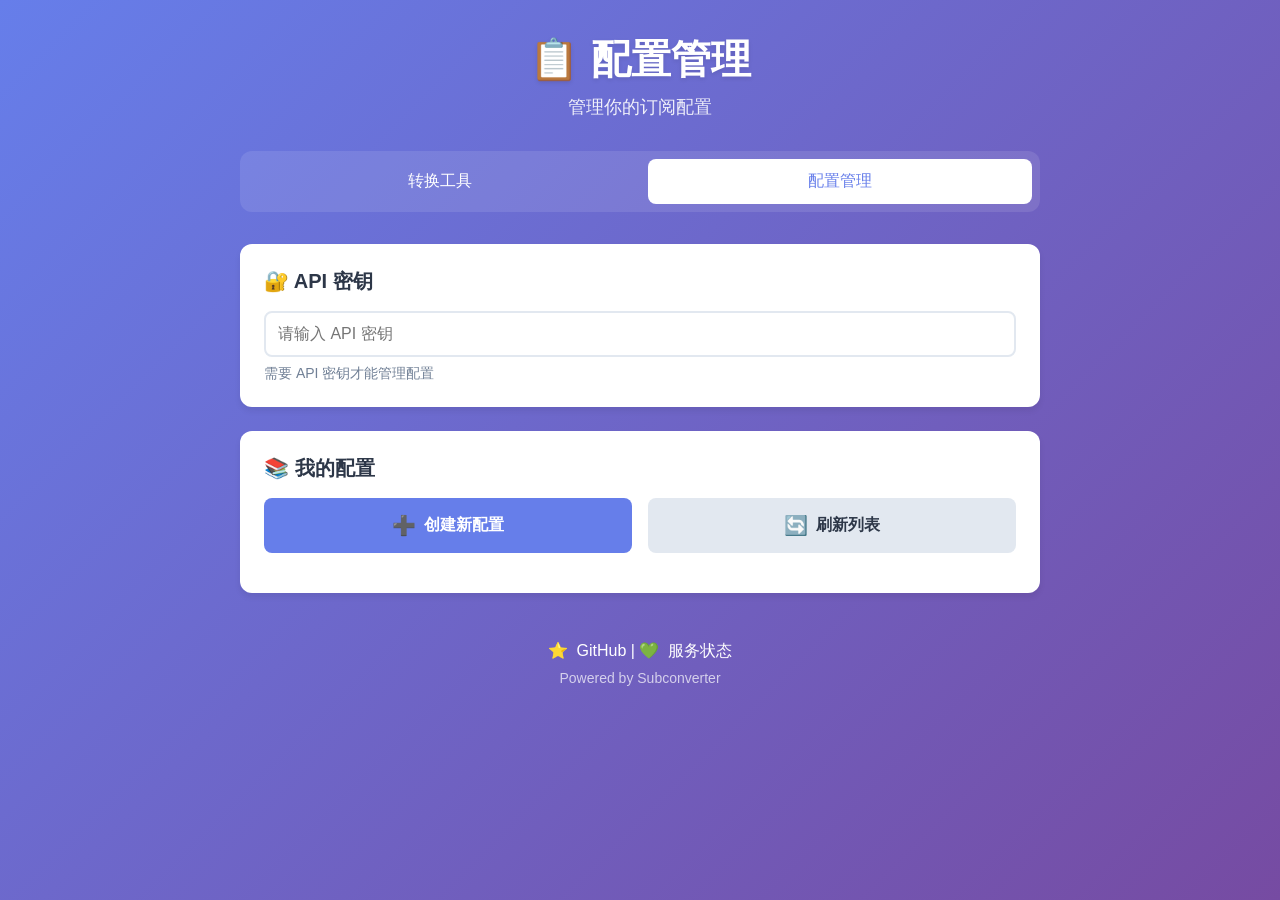
==== web/configs.html @ 831835e8 "Add template descriptions to UI for better user guidance" ====
<!DOCTYPE html>
<html lang="zh-CN">

<head>
    <meta charset="UTF-8">
    <meta name="viewport" content="width=device-width, initial-scale=1.0">
    <title>配置管理 - Subconverter</title>
    <link rel="stylesheet" href="style.css">
</head>

<body>
    <div class="container">
        <header>
            <h1>📋 配置管理</h1>
            <p class="subtitle">管理你的订阅配置</p>
        </header>

        <nav class="nav-tabs">
            <a href="index.html" class="nav-tab">转换工具</a>
            <a href="configs.html" class="nav-tab active">配置管理</a>
        </nav>

        <main>
            <!-- API 密钥 -->
            <section class="card">
                <h2>🔐 API 密钥</h2>
                <div class="form-group">
                    <input type="password" id="apiKey" placeholder="请输入 API 密钥">
                    <small>需要 API 密钥才能管理配置</small>
                </div>
            </section>

            <!-- 配置列表 -->
            <section class="card">
                <h2>📚 我的配置</h2>
                <div class="actions" style="margin-bottom: 1rem;">
                    <button class="btn btn-primary" onclick="showCreateModal()">
                        <span class="btn-icon">➕</span>
                        创建新配置
                    </button>
                    <button class="btn btn-secondary" onclick="loadConfigs()">
                        <span class="btn-icon">🔄</span>
                        刷新列表
                    </button>
                </div>

                <div id="configsList"></div>
            </section>
        </main>

        <!-- 创建/编辑配置模态框 -->
        <div id="configModal" class="modal">
            <div class="modal-content">
                <div class="modal-header">
                    <h2 id="modalTitle">创建配置</h2>
                    <span class="close" onclick="closeModal()">&times;</span>
                </div>

                <div class="modal-body">
                    <input type="hidden" id="editingId">

                    <div class="form-group">
                        <label>订阅链接</label>
                        <textarea id="modalUrls" rows="3" placeholder="一行一个订阅链接"></textarea>
                    </div>

                    <div class="form-group">
                        <label>单独节点（可选）</label>
                        <textarea id="modalNodes" rows="2" placeholder="一行一个节点链接"></textarea>
                    </div>

                    <div class="form-group">
                        <label>客户端类型</label>
                        <select id="modalTarget">
                            <option value="clash">Clash</option>
                            <option value="singbox">Sing-box</option>
                            <option value="surge">Surge 4</option>
                            <option value="quanx">Quantumult X</option>
                            <option value="loon">Loon</option>
                        </select>
                    </div>

                    <div class="form-group">
                        <label>规则模板（可选）</label>
                        <select id="modalConfig" onchange="updateModalTemplateDescription()">
                            <option value="">默认</option>
                            <option value="default">Default</option>
                            <option value="acl4ssr">ACL4SSR（本地）</option>
                            <optgroup label="ACL4SSR 在线版（推荐）">
                                <option value="acl4ssr_online">ACL4SSR 在线基础版</option>
                                <option value="acl4ssr_online_full">ACL4SSR 在线完整版</option>
                                <option value="acl4ssr_online_mini">ACL4SSR 在线精简版</option>
                                <option value="acl4ssr_online_adblock">ACL4SSR 强化去广告版</option>
                                <option value="acl4ssr_online_noauto">ACL4SSR 无自动测速版</option>
                            </optgroup>
                        </select>
                        <div id="modalTemplateDescription" class="template-desc"></div>
                    </div>

                    <div class="form-group">
                        <label>包含关键词（可选）</label>
                        <input type="text" id="modalInclude" placeholder="香港|日本|美国">
                    </div>

                    <div class="form-group">
                        <label>排除关键词（可选）</label>
                        <input type="text" id="modalExclude" placeholder="x2|x3|过期">
                    </div>
                </div>

                <div class="modal-footer">
                    <button class="btn btn-secondary" onclick="closeModal()">取消</button>
                    <button class="btn btn-primary" onclick="saveConfig()">保存</button>
                </div>
            </div>
        </div>

        <footer>
            <p>
                <a href="https://github.com/Chen-ce/subconverter" target="_blank">
                    <span class="footer-icon">⭐</span>
                    GitHub
                </a>
                |
                <a href="/health" target="_blank">
                    <span class="footer-icon">💚</span>
                    服务状态
                </a>
            </p>
            <p class="footer-text">Powered by Subconverter</p>
        </footer>
    </div>

    <script src="configs.js"></script>
</body>

</html>
---- web/style.css ----
* {
    margin: 0;
    padding: 0;
    box-sizing: border-box;
}

:root {
    --primary-color: #667eea;
    --primary-dark: #5a67d8;
    --secondary-color: #48bb78;
    --danger-color: #f56565;
    --bg-color: #f7fafc;
    --card-bg: #ffffff;
    --text-color: #2d3748;
    --text-secondary: #718096;
    --border-color: #e2e8f0;
    --shadow: 0 4px 6px rgba(0, 0, 0, 0.07);
    --shadow-lg: 0 10px 15px rgba(0, 0, 0, 0.1);
}

body {
    font-family: -apple-system, BlinkMacSystemFont, 'Segoe UI', 'PingFang SC', 'Hiragino Sans GB', 'Microsoft YaHei', sans-serif;
    background: linear-gradient(135deg, #667eea 0%, #764ba2 100%);
    min-height: 100vh;
    padding: 2rem 1rem;
    color: var(--text-color);
}

.container {
    max-width: 800px;
    margin: 0 auto;
}

header {
    text-align: center;
    margin-bottom: 2rem;
    color: white;
}

header h1 {
    font-size: 2.5rem;
    font-weight: 700;
    margin-bottom: 0.5rem;
    text-shadow: 0 2px 4px rgba(0, 0, 0, 0.1);
}

.subtitle {
    font-size: 1.1rem;
    opacity: 0.9;
}

.card {
    background: var(--card-bg);
    border-radius: 12px;
    padding: 1.5rem;
    margin-bottom: 1.5rem;
    box-shadow: var(--shadow);
    transition: transform 0.2s, box-shadow 0.2s;
}

.card:hover {
    transform: translateY(-2px);
    box-shadow: var(--shadow-lg);
}

.card h2 {
    font-size: 1.25rem;
    margin-bottom: 1rem;
    color: var(--text-color);
    display: flex;
    align-items: center;
    gap: 0.5rem;
}

.form-group {
    margin-bottom: 1rem;
}

.form-group:last-child {
    margin-bottom: 0;
}

label {
    display: block;
    margin-bottom: 0.5rem;
    font-weight: 500;
    color: var(--text-color);
}

input[type="text"],
input[type="password"],
textarea,
select {
    width: 100%;
    padding: 0.75rem;
    border: 2px solid var(--border-color);
    border-radius: 8px;
    font-size: 1rem;
    transition: border-color 0.2s, box-shadow 0.2s;
    font-family: inherit;
}

input[type="text"]:focus,
input[type="password"]:focus,
textarea:focus,
select:focus {
    outline: none;
    border-color: var(--primary-color);
    box-shadow: 0 0 0 3px rgba(102, 126, 234, 0.1);
}

textarea {
    resize: vertical;
    min-height: 100px;
}

small {
    display: block;
    margin-top: 0.5rem;
    color: var(--text-secondary);
    font-size: 0.875rem;
}

.actions {
    display: flex;
    gap: 1rem;
    margin-bottom: 1.5rem;
}

.btn {
    flex: 1;
    padding: 1rem 1.5rem;
    border: none;
    border-radius: 8px;
    font-size: 1rem;
    font-weight: 600;
    cursor: pointer;
    transition: all 0.2s;
    display: flex;
    align-items: center;
    justify-content: center;
    gap: 0.5rem;
}

.btn-primary {
    background: var(--primary-color);
    color: white;
}

.btn-primary:hover {
    background: var(--primary-dark);
    transform: translateY(-2px);
    box-shadow: var(--shadow-lg);
}

.btn-secondary {
    background: var(--border-color);
    color: var(--text-color);
}

.btn-secondary:hover {
    background: #cbd5e0;
}

.btn-copy {
    padding: 0.75rem 1.5rem;
    background: var(--secondary-color);
    color: white;
    border: none;
    border-radius: 8px;
    cursor: pointer;
    font-weight: 600;
    transition: all 0.2s;
    white-space: nowrap;
}

.btn-copy:hover {
    background: #38a169;
}

.btn-copy.copied {
    background: var(--secondary-color);
}

.btn-icon {
    font-size: 1.2rem;
}

.result-card {
    background: linear-gradient(135deg, #667eea 0%, #764ba2 100%);
    color: white;
}

.result-card h2 {
    color: white;
}

.result-content {
    margin-top: 1rem;
}

.result-url {
    display: flex;
    gap: 0.5rem;
    margin-bottom: 1rem;
}

.result-url input {
    flex: 1;
    background: white;
    color: var(--text-color);
}

.result-info {
    background: rgba(255, 255, 255, 0.1);
    padding: 1rem;
    border-radius: 8px;
    backdrop-filter: blur(10px);
}

.success {
    color: white;
    font-size: 1rem;
    line-height: 1.6;
}

.error {
    color: #fed7d7;
    font-size: 1rem;
    line-height: 1.6;
}

.loading {
    color: white;
    font-size: 1rem;
    text-align: center;
}

footer {
    text-align: center;
    margin-top: 3rem;
    color: white;
}

footer p {
    margin-bottom: 0.5rem;
}

footer a {
    color: white;
    text-decoration: none;
    font-weight: 500;
    transition: opacity 0.2s;
}

footer a:hover {
    opacity: 0.8;
}

.footer-icon {
    margin-right: 0.25rem;
}

.footer-text {
    opacity: 0.7;
    font-size: 0.875rem;
}

/* 响应式设计 */
@media (max-width: 768px) {
    body {
        padding: 1rem 0.5rem;
    }
    
    header h1 {
        font-size: 2rem;
    }
    
    .card {
        padding: 1rem;
    }
    
    .actions {
        flex-direction: column;
    }
    
    .result-url {
        flex-direction: column;
    }
    
    .btn-copy {
        width: 100%;
    }
}

/* 动画 */
@keyframes fadeIn {
    from {
        opacity: 0;
        transform: translateY(10px);
    }
    to {
        opacity: 1;
        transform: translateY(0);
    }
}

.card {
    animation: fadeIn 0.3s ease-out;
}

/* 导航标签 */
.nav-tabs {
    display: flex;
    gap: 1rem;
    margin-bottom: 2rem;
    background: rgba(255, 255, 255, 0.1);
    padding: 0.5rem;
    border-radius: 12px;
}

.nav-tab {
    flex: 1;
    padding: 0.75rem 1.5rem;
    text-align: center;
    color: white;
    text-decoration: none;
    border-radius: 8px;
    transition: all 0.2s;
    font-weight: 500;
}

.nav-tab:hover {
    background: rgba(255, 255, 255, 0.1);
}

.nav-tab.active {
    background: white;
    color: var(--primary-color);
}

/* 模态框 */
.modal {
    display: none;
    position: fixed;
    z-index: 1000;
    left: 0;
    top: 0;
    width: 100%;
    height: 100%;
    background-color: rgba(0, 0, 0, 0.5);
    align-items: center;
    justify-content: center;
}

.modal-content {
    background: white;
    border-radius: 12px;
    max-width: 600px;
    width: 90%;
    max-height: 90vh;
    overflow-y: auto;
    box-shadow: 0 20px 25px rgba(0, 0, 0, 0.2);
}

.modal-header {
    display: flex;
    justify-content: space-between;
    align-items: center;
    padding: 1.5rem;
    border-bottom: 1px solid var(--border-color);
}

.modal-header h2 {
    margin: 0;
    color: var(--text-color);
}

.close {
    font-size: 2rem;
    font-weight: 300;
    color: var(--text-secondary);
    cursor: pointer;
    line-height: 1;
}

.close:hover {
    color: var(--text-color);
}

.modal-body {
    padding: 1.5rem;
}

.modal-footer {
    display: flex;
    gap: 1rem;
    padding: 1.5rem;
    border-top: 1px solid var(--border-color);
    justify-content: flex-end;
}

/* 配置网格 */
.configs-grid {
    display: grid;
    grid-template-columns: repeat(auto-fill, minmax(300px, 1fr));
    gap: 1.5rem;
}

.config-card {
    background: var(--bg-color);
    border-radius: 12px;
    padding: 1.5rem;
    border: 2px solid var(--border-color);
    transition: all 0.2s;
}

.config-card:hover {
    border-color: var(--primary-color);
    transform: translateY(-2px);
    box-shadow: var(--shadow-lg);
}

.config-header {
    display: flex;
    justify-content: space-between;
    align-items: center;
    margin-bottom: 1rem;
}

.config-header h3 {
    margin: 0;
    color: var(--primary-color);
    font-size: 1.25rem;
}

.config-id {
    font-family: monospace;
    background: var(--primary-color);
    color: white;
    padding: 0.25rem 0.5rem;
    border-radius: 4px;
    font-size: 0.875rem;
}

.config-body {
    margin-bottom: 1rem;
}

.config-body p {
    margin: 0.5rem 0;
    font-size: 0.875rem;
    color: var(--text-secondary);
}

.config-body strong {
    color: var(--text-color);
}

.config-url {
    display: flex;
    gap: 0.5rem;
    margin-top: 1rem;
}

.config-url input {
    flex: 1;
    font-size: 0.875rem;
    padding: 0.5rem;
}

.btn-icon-only {
    padding: 0.5rem 0.75rem;
    background: var(--secondary-color);
    color: white;
    border: none;
    border-radius: 6px;
    cursor: pointer;
    font-size: 1rem;
    transition: all 0.2s;
}

.btn-icon-only:hover {
    background: #38a169;
}

.config-actions {
    display: flex;
    gap: 0.5rem;
}

.btn-small {
    padding: 0.5rem 1rem;
    font-size: 0.875rem;
}

.btn-danger {
    background: var(--danger-color);
    color: white;
}

.btn-danger:hover {
    background: #e53e3e;
}

@media (max-width: 768px) {
    .configs-grid {
        grid-template-columns: 1fr;
    }
    
    .modal-content {
        width: 95%;
    }
    
    .nav-tabs {
        flex-direction: column;
        gap: 0.5rem;
    }
}

/* 模板说明 */
.template-desc {
    margin-top: 0.75rem;
    padding: 1rem;
    background: linear-gradient(135deg, #667eea 0%, #764ba2 100%);
    color: white;
    border-radius: 8px;
    font-size: 0.875rem;
    line-height: 1.6;
    white-space: pre-line;
    display: none;
    box-shadow: 0 2px 4px rgba(0, 0, 0, 0.1);
}

.template-desc:empty {
    display: none !important;
}
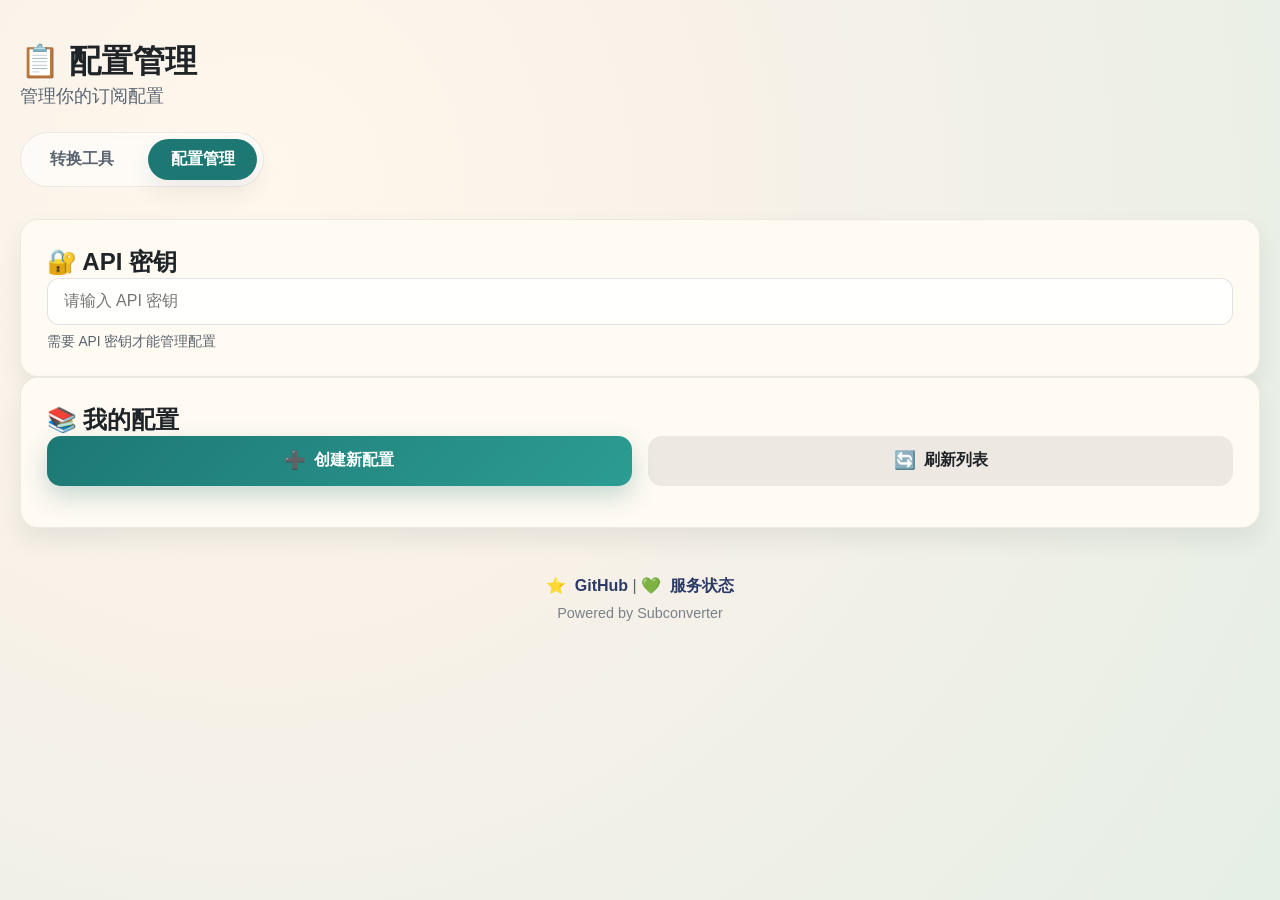
==== commit 81babf3f: "Replace browser alert with custom toast notification system" ====
--- a/web/configs.html
+++ b/web/configs.html
@@ -131,6 +131,7 @@
         </footer>
     </div>
 
+    <script src="toast.js"></script>
     <script src="configs.js"></script>
 </body>
 
--- a/web/style.css
+++ b/web/style.css
@@ -5,71 +5,260 @@
 }
 
 :root {
-    --primary-color: #667eea;
-    --primary-dark: #5a67d8;
-    --secondary-color: #48bb78;
-    --danger-color: #f56565;
-    --bg-color: #f7fafc;
-    --card-bg: #ffffff;
-    --text-color: #2d3748;
-    --text-secondary: #718096;
-    --border-color: #e2e8f0;
-    --shadow: 0 4px 6px rgba(0, 0, 0, 0.07);
-    --shadow-lg: 0 10px 15px rgba(0, 0, 0, 0.1);
+    --bg-0: #f7f1e8;
+    --bg-1: #e5efe6;
+    --ink: #1f2428;
+    --muted: #5b6572;
+    --accent: #1d7874;
+    --accent-2: #e07a5f;
+    --accent-3: #2b3a67;
+    --card: #fffaf2;
+    --card-strong: #fef3e6;
+    --border: rgba(25, 28, 32, 0.12);
+    --shadow: 0 16px 40px rgba(31, 36, 40, 0.12);
+    --shadow-soft: 0 12px 24px rgba(31, 36, 40, 0.08);
+    --radius: 18px;
 }
 
 body {
-    font-family: -apple-system, BlinkMacSystemFont, 'Segoe UI', 'PingFang SC', 'Hiragino Sans GB', 'Microsoft YaHei', sans-serif;
-    background: linear-gradient(135deg, #667eea 0%, #764ba2 100%);
+    font-family: "Avenir Next", "Futura", "PingFang SC", "Noto Serif SC", "Microsoft YaHei", sans-serif;
     min-height: 100vh;
-    padding: 2rem 1rem;
-    color: var(--text-color);
-}
-
-.container {
-    max-width: 800px;
+    background: radial-gradient(circle at 20% 20%, #fff7ec 0%, #f7f1e8 40%, #e5efe6 100%);
+    color: var(--ink);
+    padding: 2.5rem 1.25rem 3rem;
+    position: relative;
+    overflow-x: hidden;
+}
+
+.page {
+    max-width: 1100px;
     margin: 0 auto;
-}
-
-header {
-    text-align: center;
+    position: relative;
+    z-index: 2;
+}
+
+.bg-orb {
+    position: absolute;
+    border-radius: 999px;
+    filter: blur(0px);
+    opacity: 0.55;
+    z-index: 0;
+    animation: float 10s ease-in-out infinite;
+}
+
+.orb-1 {
+    width: 360px;
+    height: 360px;
+    background: radial-gradient(circle, rgba(29, 120, 116, 0.3), rgba(29, 120, 116, 0));
+    top: -120px;
+    right: -80px;
+}
+
+.orb-2 {
+    width: 420px;
+    height: 420px;
+    background: radial-gradient(circle, rgba(224, 122, 95, 0.35), rgba(224, 122, 95, 0));
+    bottom: -180px;
+    left: -120px;
+    animation-delay: 2s;
+}
+
+.orb-3 {
+    width: 220px;
+    height: 220px;
+    background: radial-gradient(circle, rgba(43, 58, 103, 0.35), rgba(43, 58, 103, 0));
+    top: 40%;
+    left: 55%;
+    animation-delay: 4s;
+}
+
+.grain {
+    position: absolute;
+    inset: 0;
+    background-image: url("data:image/svg+xml,%3Csvg xmlns='http://www.w3.org/2000/svg' width='120' height='120' viewBox='0 0 120 120'%3E%3Cfilter id='n'%3E%3CfeTurbulence type='fractalNoise' baseFrequency='0.8' numOctaves='2' stitchTiles='stitch'/%3E%3C/filter%3E%3Crect width='120' height='120' filter='url(%23n)' opacity='0.15'/%3E%3C/svg%3E");
+    opacity: 0.18;
+    pointer-events: none;
+    z-index: 1;
+}
+
+.hero {
     margin-bottom: 2rem;
+    text-align: left;
+}
+
+.hero-top {
+    display: flex;
+    flex-wrap: wrap;
+    gap: 0.75rem;
+    align-items: center;
+    justify-content: space-between;
+}
+
+.badge {
+    background: rgba(29, 120, 116, 0.12);
+    color: var(--accent);
+    padding: 0.35rem 0.9rem;
+    border-radius: 999px;
+    font-size: 0.85rem;
+    letter-spacing: 0.08em;
+    text-transform: uppercase;
+}
+
+.status-pill {
+    display: inline-flex;
+    align-items: center;
+    gap: 0.5rem;
+    background: rgba(31, 36, 40, 0.08);
+    color: var(--ink);
+    padding: 0.4rem 0.9rem;
+    border-radius: 999px;
+    font-size: 0.85rem;
+}
+
+.pulse {
+    width: 8px;
+    height: 8px;
+    background: var(--accent);
+    border-radius: 50%;
+    box-shadow: 0 0 0 rgba(29, 120, 116, 0.6);
+    animation: pulse 2s infinite;
+}
+
+.hero h1 {
+    font-family: "Playfair Display", "Noto Serif SC", "Georgia", serif;
+    font-size: clamp(2.4rem, 4vw, 3.6rem);
+    margin: 1.2rem 0 0.5rem;
+    letter-spacing: 0.02em;
+}
+
+.subtitle {
+    color: var(--muted);
+    font-size: 1.1rem;
+    max-width: 640px;
+}
+
+.nav-tabs {
+    display: inline-flex;
+    gap: 0.75rem;
+    margin: 1.5rem 0 2rem;
+    background: rgba(255, 255, 255, 0.6);
+    padding: 0.4rem;
+    border-radius: 999px;
+    border: 1px solid rgba(25, 28, 32, 0.08);
+    backdrop-filter: blur(8px);
+}
+
+.nav-tab {
+    padding: 0.6rem 1.4rem;
+    border-radius: 999px;
+    text-decoration: none;
+    color: var(--muted);
+    font-weight: 600;
+    transition: all 0.2s;
+}
+
+.nav-tab.active {
+    background: var(--accent);
     color: white;
-}
-
-header h1 {
-    font-size: 2.5rem;
-    font-weight: 700;
-    margin-bottom: 0.5rem;
-    text-shadow: 0 2px 4px rgba(0, 0, 0, 0.1);
-}
-
-.subtitle {
+    box-shadow: var(--shadow-soft);
+}
+
+.nav-tab:hover {
+    color: var(--ink);
+    background: rgba(31, 36, 40, 0.08);
+}
+
+.layout {
+    display: grid;
+    grid-template-columns: 1.05fr 0.95fr;
+    gap: 2rem;
+    align-items: start;
+}
+
+.column {
+    display: flex;
+    flex-direction: column;
+    gap: 1.5rem;
+}
+
+.card {
+    background: var(--card);
+    border-radius: var(--radius);
+    padding: 1.6rem;
+    box-shadow: var(--shadow-soft);
+    border: 1px solid rgba(25, 28, 32, 0.08);
+    transition: transform 0.2s ease, box-shadow 0.2s ease;
+    animation: rise 0.5s ease both;
+}
+
+.column .card:nth-of-type(1) {
+    animation-delay: 0.05s;
+}
+
+.column .card:nth-of-type(2) {
+    animation-delay: 0.1s;
+}
+
+.column .card:nth-of-type(3) {
+    animation-delay: 0.15s;
+}
+
+.column .card:nth-of-type(4) {
+    animation-delay: 0.2s;
+}
+
+.card:hover {
+    transform: translateY(-3px);
+    box-shadow: var(--shadow);
+}
+
+.card-spotlight {
+    background: linear-gradient(135deg, #fff8ee 0%, #fdf0df 100%);
+    border: 1px solid rgba(224, 122, 95, 0.2);
+}
+
+.card-config {
+    background: linear-gradient(145deg, #f7fbf9 0%, #eef7f2 100%);
+    border: 1px solid rgba(29, 120, 116, 0.2);
+}
+
+.card-note {
+    background: #101317;
+    color: #f7f1e8;
+    border: none;
+}
+
+.card-note h3 {
     font-size: 1.1rem;
-    opacity: 0.9;
-}
-
-.card {
-    background: var(--card-bg);
-    border-radius: 12px;
-    padding: 1.5rem;
-    margin-bottom: 1.5rem;
-    box-shadow: var(--shadow);
-    transition: transform 0.2s, box-shadow 0.2s;
-}
-
-.card:hover {
-    transform: translateY(-2px);
-    box-shadow: var(--shadow-lg);
-}
-
-.card h2 {
-    font-size: 1.25rem;
+    margin-bottom: 0.75rem;
+}
+
+.card-note ul {
+    list-style: none;
+    display: grid;
+    gap: 0.75rem;
+    font-size: 0.95rem;
+    color: rgba(247, 241, 232, 0.85);
+}
+
+.card-title {
+    display: flex;
+    align-items: center;
+    justify-content: space-between;
+    gap: 1rem;
     margin-bottom: 1rem;
-    color: var(--text-color);
-    display: flex;
-    align-items: center;
-    gap: 0.5rem;
+}
+
+.card-title h2 {
+    font-size: 1.35rem;
+}
+
+.card-tag {
+    background: rgba(31, 36, 40, 0.08);
+    color: var(--muted);
+    font-size: 0.8rem;
+    padding: 0.25rem 0.6rem;
+    border-radius: 999px;
 }
 
 .form-group {
@@ -83,8 +272,8 @@
 label {
     display: block;
     margin-bottom: 0.5rem;
-    font-weight: 500;
-    color: var(--text-color);
+    font-weight: 600;
+    color: var(--ink);
 }
 
 input[type="text"],
@@ -92,12 +281,13 @@
 textarea,
 select {
     width: 100%;
-    padding: 0.75rem;
-    border: 2px solid var(--border-color);
-    border-radius: 8px;
+    padding: 0.85rem 1rem;
+    border: 1px solid var(--border);
+    border-radius: 12px;
     font-size: 1rem;
     transition: border-color 0.2s, box-shadow 0.2s;
     font-family: inherit;
+    background: rgba(255, 255, 255, 0.85);
 }
 
 input[type="text"]:focus,
@@ -105,8 +295,8 @@
 textarea:focus,
 select:focus {
     outline: none;
-    border-color: var(--primary-color);
-    box-shadow: 0 0 0 3px rgba(102, 126, 234, 0.1);
+    border-color: rgba(29, 120, 116, 0.6);
+    box-shadow: 0 0 0 4px rgba(29, 120, 116, 0.18);
 }
 
 textarea {
@@ -117,82 +307,80 @@
 small {
     display: block;
     margin-top: 0.5rem;
-    color: var(--text-secondary);
-    font-size: 0.875rem;
+    color: var(--muted);
+    font-size: 0.86rem;
 }
 
 .actions {
     display: flex;
     gap: 1rem;
-    margin-bottom: 1.5rem;
 }
 
 .btn {
     flex: 1;
-    padding: 1rem 1.5rem;
+    padding: 0.9rem 1.4rem;
     border: none;
-    border-radius: 8px;
+    border-radius: 14px;
     font-size: 1rem;
-    font-weight: 600;
+    font-weight: 700;
     cursor: pointer;
-    transition: all 0.2s;
-    display: flex;
+    transition: transform 0.2s, box-shadow 0.2s, background 0.2s;
+    display: inline-flex;
     align-items: center;
     justify-content: center;
     gap: 0.5rem;
 }
 
 .btn-primary {
-    background: var(--primary-color);
+    background: linear-gradient(135deg, var(--accent) 0%, #2c9c92 100%);
     color: white;
+    box-shadow: 0 10px 24px rgba(29, 120, 116, 0.25);
 }
 
 .btn-primary:hover {
-    background: var(--primary-dark);
     transform: translateY(-2px);
-    box-shadow: var(--shadow-lg);
+    box-shadow: 0 14px 30px rgba(29, 120, 116, 0.32);
 }
 
 .btn-secondary {
-    background: var(--border-color);
-    color: var(--text-color);
+    background: rgba(31, 36, 40, 0.08);
+    color: var(--ink);
 }
 
 .btn-secondary:hover {
-    background: #cbd5e0;
+    background: rgba(31, 36, 40, 0.16);
+    transform: translateY(-2px);
 }
 
 .btn-copy {
-    padding: 0.75rem 1.5rem;
-    background: var(--secondary-color);
+    padding: 0.75rem 1.4rem;
+    background: var(--accent-2);
     color: white;
     border: none;
-    border-radius: 8px;
+    border-radius: 12px;
     cursor: pointer;
-    font-weight: 600;
+    font-weight: 700;
     transition: all 0.2s;
     white-space: nowrap;
 }
 
 .btn-copy:hover {
-    background: #38a169;
+    transform: translateY(-1px);
+    box-shadow: 0 10px 18px rgba(224, 122, 95, 0.3);
 }
 
 .btn-copy.copied {
-    background: var(--secondary-color);
+    background: #1d7874;
 }
 
 .btn-icon {
-    font-size: 1.2rem;
+    font-size: 1.1rem;
 }
 
 .result-card {
-    background: linear-gradient(135deg, #667eea 0%, #764ba2 100%);
+    background: linear-gradient(135deg, rgba(29, 120, 116, 0.95) 0%, rgba(43, 58, 103, 0.9) 100%);
     color: white;
-}
-
-.result-card h2 {
-    color: white;
+    border: none;
 }
 
 .result-content {
@@ -201,45 +389,35 @@
 
 .result-url {
     display: flex;
-    gap: 0.5rem;
+    gap: 0.75rem;
     margin-bottom: 1rem;
 }
 
 .result-url input {
     flex: 1;
     background: white;
-    color: var(--text-color);
+    color: var(--ink);
 }
 
 .result-info {
-    background: rgba(255, 255, 255, 0.1);
+    background: rgba(255, 255, 255, 0.14);
     padding: 1rem;
-    border-radius: 8px;
+    border-radius: 12px;
     backdrop-filter: blur(10px);
 }
 
-.success {
+.success,
+.error,
+.loading {
     color: white;
     font-size: 1rem;
     line-height: 1.6;
 }
 
-.error {
-    color: #fed7d7;
-    font-size: 1rem;
-    line-height: 1.6;
-}
-
-.loading {
-    color: white;
-    font-size: 1rem;
-    text-align: center;
-}
-
 footer {
     text-align: center;
     margin-top: 3rem;
-    color: white;
+    color: var(--muted);
 }
 
 footer p {
@@ -247,14 +425,14 @@
 }
 
 footer a {
-    color: white;
+    color: var(--accent-3);
     text-decoration: none;
-    font-weight: 500;
-    transition: opacity 0.2s;
+    font-weight: 600;
+    transition: color 0.2s;
 }
 
 footer a:hover {
-    opacity: 0.8;
+    color: var(--accent);
 }
 
 .footer-icon {
@@ -262,81 +440,8 @@
 }
 
 .footer-text {
-    opacity: 0.7;
-    font-size: 0.875rem;
-}
-
-/* 响应式设计 */
-@media (max-width: 768px) {
-    body {
-        padding: 1rem 0.5rem;
-    }
-    
-    header h1 {
-        font-size: 2rem;
-    }
-    
-    .card {
-        padding: 1rem;
-    }
-    
-    .actions {
-        flex-direction: column;
-    }
-    
-    .result-url {
-        flex-direction: column;
-    }
-    
-    .btn-copy {
-        width: 100%;
-    }
-}
-
-/* 动画 */
-@keyframes fadeIn {
-    from {
-        opacity: 0;
-        transform: translateY(10px);
-    }
-    to {
-        opacity: 1;
-        transform: translateY(0);
-    }
-}
-
-.card {
-    animation: fadeIn 0.3s ease-out;
-}
-
-/* 导航标签 */
-.nav-tabs {
-    display: flex;
-    gap: 1rem;
-    margin-bottom: 2rem;
-    background: rgba(255, 255, 255, 0.1);
-    padding: 0.5rem;
-    border-radius: 12px;
-}
-
-.nav-tab {
-    flex: 1;
-    padding: 0.75rem 1.5rem;
-    text-align: center;
-    color: white;
-    text-decoration: none;
-    border-radius: 8px;
-    transition: all 0.2s;
-    font-weight: 500;
-}
-
-.nav-tab:hover {
-    background: rgba(255, 255, 255, 0.1);
-}
-
-.nav-tab.active {
-    background: white;
-    color: var(--primary-color);
+    opacity: 0.8;
+    font-size: 0.9rem;
 }
 
 /* 模态框 */
@@ -355,12 +460,12 @@
 
 .modal-content {
     background: white;
-    border-radius: 12px;
+    border-radius: 18px;
     max-width: 600px;
     width: 90%;
     max-height: 90vh;
     overflow-y: auto;
-    box-shadow: 0 20px 25px rgba(0, 0, 0, 0.2);
+    box-shadow: var(--shadow);
 }
 
 .modal-header {
@@ -368,24 +473,24 @@
     justify-content: space-between;
     align-items: center;
     padding: 1.5rem;
-    border-bottom: 1px solid var(--border-color);
+    border-bottom: 1px solid var(--border);
 }
 
 .modal-header h2 {
     margin: 0;
-    color: var(--text-color);
+    color: var(--ink);
 }
 
 .close {
     font-size: 2rem;
     font-weight: 300;
-    color: var(--text-secondary);
+    color: var(--muted);
     cursor: pointer;
     line-height: 1;
 }
 
 .close:hover {
-    color: var(--text-color);
+    color: var(--ink);
 }
 
 .modal-body {
@@ -396,7 +501,7 @@
     display: flex;
     gap: 1rem;
     padding: 1.5rem;
-    border-top: 1px solid var(--border-color);
+    border-top: 1px solid var(--border);
     justify-content: flex-end;
 }
 
@@ -408,17 +513,18 @@
 }
 
 .config-card {
-    background: var(--bg-color);
-    border-radius: 12px;
+    background: var(--card);
+    border-radius: var(--radius);
     padding: 1.5rem;
-    border: 2px solid var(--border-color);
+    border: 1px solid var(--border);
     transition: all 0.2s;
+    box-shadow: var(--shadow-soft);
 }
 
 .config-card:hover {
-    border-color: var(--primary-color);
+    border-color: rgba(29, 120, 116, 0.4);
     transform: translateY(-2px);
-    box-shadow: var(--shadow-lg);
+    box-shadow: var(--shadow);
 }
 
 .config-header {
@@ -430,17 +536,17 @@
 
 .config-header h3 {
     margin: 0;
-    color: var(--primary-color);
-    font-size: 1.25rem;
+    color: var(--accent);
+    font-size: 1.2rem;
 }
 
 .config-id {
-    font-family: monospace;
-    background: var(--primary-color);
+    font-family: "SFMono-Regular", "JetBrains Mono", monospace;
+    background: var(--accent);
     color: white;
     padding: 0.25rem 0.5rem;
     border-radius: 4px;
-    font-size: 0.875rem;
+    font-size: 0.85rem;
 }
 
 .config-body {
@@ -449,12 +555,12 @@
 
 .config-body p {
     margin: 0.5rem 0;
-    font-size: 0.875rem;
-    color: var(--text-secondary);
+    font-size: 0.9rem;
+    color: var(--muted);
 }
 
 .config-body strong {
-    color: var(--text-color);
+    color: var(--ink);
 }
 
 .config-url {
@@ -471,17 +577,17 @@
 
 .btn-icon-only {
     padding: 0.5rem 0.75rem;
-    background: var(--secondary-color);
+    background: var(--accent);
     color: white;
     border: none;
-    border-radius: 6px;
+    border-radius: 8px;
     cursor: pointer;
     font-size: 1rem;
     transition: all 0.2s;
 }
 
 .btn-icon-only:hover {
-    background: #38a169;
+    background: #218f85;
 }
 
 .config-actions {
@@ -495,43 +601,250 @@
 }
 
 .btn-danger {
-    background: var(--danger-color);
+    background: #d1495b;
     color: white;
 }
 
 .btn-danger:hover {
-    background: #e53e3e;
-}
-
-@media (max-width: 768px) {
-    .configs-grid {
-        grid-template-columns: 1fr;
-    }
-    
-    .modal-content {
-        width: 95%;
-    }
-    
-    .nav-tabs {
-        flex-direction: column;
-        gap: 0.5rem;
-    }
+    background: #b63f4f;
 }
 
 /* 模板说明 */
 .template-desc {
     margin-top: 0.75rem;
     padding: 1rem;
-    background: linear-gradient(135deg, #667eea 0%, #764ba2 100%);
+    background: linear-gradient(135deg, rgba(29, 120, 116, 0.9), rgba(43, 58, 103, 0.9));
     color: white;
-    border-radius: 8px;
+    border-radius: 12px;
     font-size: 0.875rem;
     line-height: 1.6;
     white-space: pre-line;
     display: none;
-    box-shadow: 0 2px 4px rgba(0, 0, 0, 0.1);
+    box-shadow: var(--shadow-soft);
 }
 
 .template-desc:empty {
     display: none !important;
 }
+
+@media (max-width: 980px) {
+    .layout {
+        grid-template-columns: 1fr;
+    }
+
+    .nav-tabs {
+        flex-wrap: wrap;
+    }
+
+    .actions {
+        flex-direction: column;
+    }
+
+    .result-url {
+        flex-direction: column;
+    }
+}
+
+@media (max-width: 640px) {
+    body {
+        padding: 1.5rem 1rem 2rem;
+    }
+
+    .hero-top {
+        flex-direction: column;
+        align-items: flex-start;
+    }
+}
+
+@keyframes fadeIn {
+    from {
+        opacity: 0;
+        transform: translateY(10px);
+    }
+    to {
+        opacity: 1;
+        transform: translateY(0);
+    }
+}
+
+@keyframes rise {
+    from {
+        opacity: 0;
+        transform: translateY(18px);
+    }
+    to {
+        opacity: 1;
+        transform: translateY(0);
+    }
+}
+
+@keyframes float {
+    0%,
+    100% {
+        transform: translateY(0px);
+    }
+    50% {
+        transform: translateY(-14px);
+    }
+}
+
+@keyframes pulse {
+    0% {
+        box-shadow: 0 0 0 0 rgba(29, 120, 116, 0.5);
+    }
+    70% {
+        box-shadow: 0 0 0 10px rgba(29, 120, 116, 0);
+    }
+    100% {
+        box-shadow: 0 0 0 0 rgba(29, 120, 116, 0);
+    }
+}
+
+/* Toast 通知 */
+.toast-container {
+    position: fixed;
+    top: 20px;
+    right: 20px;
+    z-index: 9999;
+    display: flex;
+    flex-direction: column;
+    gap: 12px;
+    pointer-events: none;
+}
+
+.toast {
+    background: white;
+    padding: 14px 20px;
+    border-radius: 12px;
+    box-shadow: 0 8px 24px rgba(31, 36, 40, 0.15);
+    display: flex;
+    align-items: center;
+    gap: 12px;
+    min-width: 280px;
+    max-width: 400px;
+    opacity: 0;
+    transform: translateX(400px);
+    transition: all 0.3s cubic-bezier(0.4, 0, 0.2, 1);
+    pointer-events: auto;
+    border-left: 4px solid;
+}
+
+.toast-show {
+    opacity: 1;
+    transform: translateX(0);
+}
+
+.toast-icon {
+    font-size: 20px;
+    font-weight: bold;
+    flex-shrink: 0;
+    width: 24px;
+    height: 24px;
+    display: flex;
+    align-items: center;
+    justify-content: center;
+    border-radius: 50%;
+}
+
+.toast-message {
+    flex: 1;
+    font-size: 14px;
+    line-height: 1.5;
+    color: var(--ink);
+}
+
+.toast-success {
+    border-left-color: #1d7874;
+}
+
+.toast-success .toast-icon {
+    background: rgba(29, 120, 116, 0.15);
+    color: #1d7874;
+}
+
+.toast-error {
+    border-left-color: #d1495b;
+}
+
+.toast-error .toast-icon {
+    background: rgba(209, 73, 91, 0.15);
+    color: #d1495b;
+}
+
+.toast-warning {
+    border-left-color: #e07a5f;
+}
+
+.toast-warning .toast-icon {
+    background: rgba(224, 122, 95, 0.15);
+    color: #e07a5f;
+}
+
+.toast-info {
+    border-left-color: #2b3a67;
+}
+
+.toast-info .toast-icon {
+    background: rgba(43, 58, 103, 0.15);
+    color: #2b3a67;
+}
+
+/* 确认对话框 */
+.confirm-overlay {
+    position: fixed;
+    inset: 0;
+    background: rgba(31, 36, 40, 0.6);
+    backdrop-filter: blur(4px);
+    z-index: 10000;
+    display: flex;
+    align-items: center;
+    justify-content: center;
+    opacity: 0;
+    transition: opacity 0.2s;
+}
+
+.confirm-overlay.confirm-show {
+    opacity: 1;
+}
+
+.confirm-overlay.confirm-show .confirm-dialog {
+    transform: scale(1);
+    opacity: 1;
+}
+
+.confirm-dialog {
+    background: white;
+    border-radius: 18px;
+    padding: 28px;
+    max-width: 420px;
+    width: 90%;
+    box-shadow: 0 20px 40px rgba(31, 36, 40, 0.2);
+    transform: scale(0.9);
+    opacity: 0;
+    transition: all 0.2s cubic-bezier(0.4, 0, 0.2, 1);
+}
+
+.confirm-content {
+    text-align: center;
+    margin-bottom: 24px;
+}
+
+.confirm-icon {
+    font-size: 48px;
+    margin-bottom: 16px;
+}
+
+.confirm-message {
+    font-size: 16px;
+    line-height: 1.6;
+    color: var(--ink);
+}
+
+.confirm-actions {
+    display: flex;
+    gap: 12px;
+}
+
+.confirm-actions .btn {
+    flex: 1;
+}
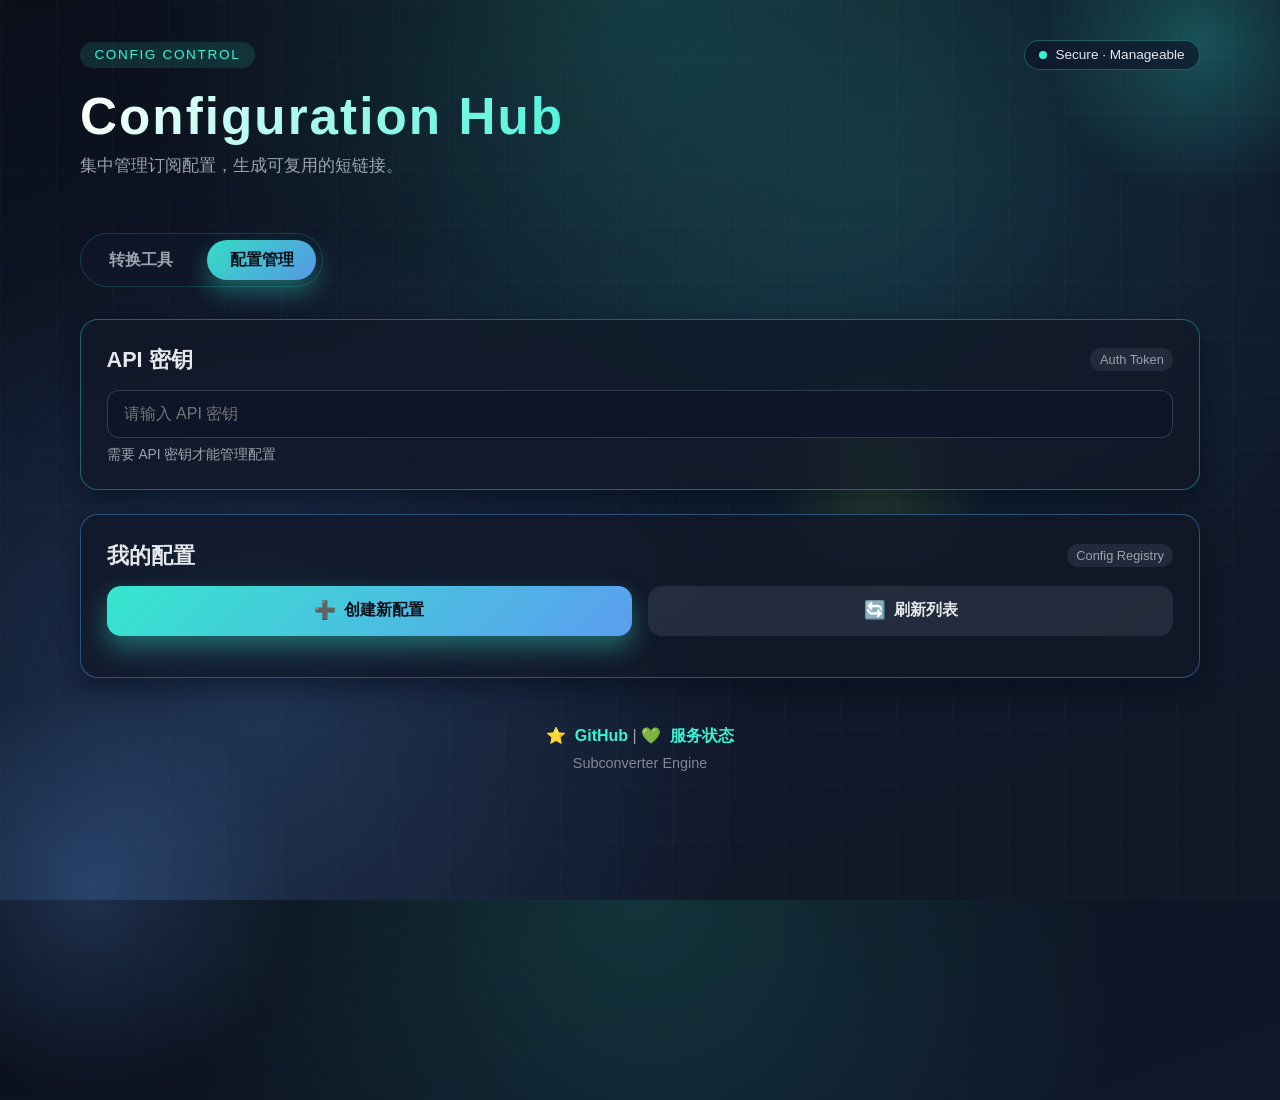
==== commit 2c115afb: "Add health check status page with real-time monitoring" ====
--- a/web/configs.html
+++ b/web/configs.html
@@ -9,10 +9,21 @@
 </head>
 
 <body>
-    <div class="container">
-        <header>
-            <h1>📋 配置管理</h1>
-            <p class="subtitle">管理你的订阅配置</p>
+    <div class="bg-orb orb-1"></div>
+    <div class="bg-orb orb-2"></div>
+    <div class="bg-orb orb-3"></div>
+
+    <div class="page">
+        <header class="hero">
+            <div class="hero-top">
+                <span class="badge">Config Control</span>
+                <div class="status-pill">
+                    <span class="pulse"></span>
+                    <span>Secure · Manageable</span>
+                </div>
+            </div>
+            <h1>Configuration Hub</h1>
+            <p class="subtitle">集中管理订阅配置，生成可复用的短链接。</p>
         </header>
 
         <nav class="nav-tabs">
@@ -20,32 +31,40 @@
             <a href="configs.html" class="nav-tab active">配置管理</a>
         </nav>
 
-        <main>
-            <!-- API 密钥 -->
-            <section class="card">
-                <h2>🔐 API 密钥</h2>
-                <div class="form-group">
-                    <input type="password" id="apiKey" placeholder="请输入 API 密钥">
-                    <small>需要 API 密钥才能管理配置</small>
-                </div>
-            </section>
+        <main class="layout single">
+            <div class="column">
+                <!-- API 密钥 -->
+                <section class="card card-spotlight">
+                    <div class="card-title">
+                        <h2>API 密钥</h2>
+                        <span class="card-tag">Auth Token</span>
+                    </div>
+                    <div class="form-group">
+                        <input type="password" id="apiKey" placeholder="请输入 API 密钥">
+                        <small>需要 API 密钥才能管理配置</small>
+                    </div>
+                </section>
 
-            <!-- 配置列表 -->
-            <section class="card">
-                <h2>📚 我的配置</h2>
-                <div class="actions" style="margin-bottom: 1rem;">
-                    <button class="btn btn-primary" onclick="showCreateModal()">
-                        <span class="btn-icon">➕</span>
-                        创建新配置
-                    </button>
-                    <button class="btn btn-secondary" onclick="loadConfigs()">
-                        <span class="btn-icon">🔄</span>
-                        刷新列表
-                    </button>
-                </div>
+                <!-- 配置列表 -->
+                <section class="card card-config">
+                    <div class="card-title">
+                        <h2>我的配置</h2>
+                        <span class="card-tag">Config Registry</span>
+                    </div>
+                    <div class="actions" style="margin-bottom: 1rem;">
+                        <button class="btn btn-primary" onclick="showCreateModal()">
+                            <span class="btn-icon">➕</span>
+                            创建新配置
+                        </button>
+                        <button class="btn btn-secondary" onclick="loadConfigs()">
+                            <span class="btn-icon">🔄</span>
+                            刷新列表
+                        </button>
+                    </div>
 
-                <div id="configsList"></div>
-            </section>
+                    <div id="configsList"></div>
+                </section>
+            </div>
         </main>
 
         <!-- 创建/编辑配置模态框 -->
@@ -127,7 +146,7 @@
                     服务状态
                 </a>
             </p>
-            <p class="footer-text">Powered by Subconverter</p>
+            <p class="footer-text">Subconverter Engine</p>
         </footer>
     </div>
 
@@ -135,4 +154,4 @@
     <script src="configs.js"></script>
 </body>
 
-</html>+</html>
--- a/web/style.css
+++ b/web/style.css
@@ -5,33 +5,57 @@
 }
 
 :root {
-    --bg-0: #f7f1e8;
-    --bg-1: #e5efe6;
-    --ink: #1f2428;
-    --muted: #5b6572;
-    --accent: #1d7874;
-    --accent-2: #e07a5f;
-    --accent-3: #2b3a67;
-    --card: #fffaf2;
-    --card-strong: #fef3e6;
-    --border: rgba(25, 28, 32, 0.12);
-    --shadow: 0 16px 40px rgba(31, 36, 40, 0.12);
-    --shadow-soft: 0 12px 24px rgba(31, 36, 40, 0.08);
+    --bg-0: #0b0f1a;
+    --bg-1: #0f172a;
+    --bg-2: #111827;
+    --glass: rgba(17, 24, 39, 0.72);
+    --glass-strong: rgba(15, 23, 42, 0.86);
+    --border: rgba(148, 163, 184, 0.18);
+    --text: #e5e7eb;
+    --muted: #9ca3af;
+    --accent: #38f2d6;
+    --accent-2: #60a5fa;
+    --accent-3: #a3e635;
+    --danger: #f97316;
+    --shadow: 0 20px 40px rgba(2, 6, 23, 0.6);
+    --shadow-soft: 0 10px 24px rgba(2, 6, 23, 0.45);
     --radius: 18px;
 }
 
 body {
-    font-family: "Avenir Next", "Futura", "PingFang SC", "Noto Serif SC", "Microsoft YaHei", sans-serif;
+    font-family: "Space Grotesk", "Sora", "PingFang SC", "Microsoft YaHei", sans-serif;
     min-height: 100vh;
-    background: radial-gradient(circle at 20% 20%, #fff7ec 0%, #f7f1e8 40%, #e5efe6 100%);
-    color: var(--ink);
+    background: radial-gradient(circle at top, rgba(56, 242, 214, 0.15), transparent 45%),
+        radial-gradient(circle at 20% 80%, rgba(96, 165, 250, 0.2), transparent 40%),
+        linear-gradient(160deg, var(--bg-0), var(--bg-1) 45%, var(--bg-2) 100%);
+    color: var(--text);
     padding: 2.5rem 1.25rem 3rem;
     position: relative;
     overflow-x: hidden;
 }
 
+body::before {
+    content: "";
+    position: absolute;
+    inset: 0;
+    background-image: linear-gradient(rgba(148, 163, 184, 0.12) 1px, transparent 1px),
+        linear-gradient(90deg, rgba(148, 163, 184, 0.12) 1px, transparent 1px);
+    background-size: 56px 56px;
+    opacity: 0.25;
+    z-index: 0;
+}
+
+body::after {
+    content: "";
+    position: absolute;
+    inset: 0;
+    background: radial-gradient(circle at 70% 20%, rgba(56, 242, 214, 0.22), transparent 45%);
+    opacity: 0.5;
+    z-index: 0;
+}
+
 .page {
-    max-width: 1100px;
+    max-width: 1120px;
     margin: 0 auto;
     position: relative;
     z-index: 2;
@@ -41,15 +65,15 @@
     position: absolute;
     border-radius: 999px;
     filter: blur(0px);
-    opacity: 0.55;
-    z-index: 0;
-    animation: float 10s ease-in-out infinite;
+    opacity: 0.7;
+    z-index: 1;
+    animation: float 12s ease-in-out infinite;
 }
 
 .orb-1 {
-    width: 360px;
-    height: 360px;
-    background: radial-gradient(circle, rgba(29, 120, 116, 0.3), rgba(29, 120, 116, 0));
+    width: 320px;
+    height: 320px;
+    background: radial-gradient(circle, rgba(56, 242, 214, 0.35), transparent 70%);
     top: -120px;
     right: -80px;
 }
@@ -57,8 +81,8 @@
 .orb-2 {
     width: 420px;
     height: 420px;
-    background: radial-gradient(circle, rgba(224, 122, 95, 0.35), rgba(224, 122, 95, 0));
-    bottom: -180px;
+    background: radial-gradient(circle, rgba(96, 165, 250, 0.32), transparent 70%);
+    bottom: -200px;
     left: -120px;
     animation-delay: 2s;
 }
@@ -66,24 +90,14 @@
 .orb-3 {
     width: 220px;
     height: 220px;
-    background: radial-gradient(circle, rgba(43, 58, 103, 0.35), rgba(43, 58, 103, 0));
+    background: radial-gradient(circle, rgba(163, 230, 53, 0.25), transparent 70%);
     top: 40%;
-    left: 55%;
+    left: 60%;
     animation-delay: 4s;
-}
-
-.grain {
-    position: absolute;
-    inset: 0;
-    background-image: url("data:image/svg+xml,%3Csvg xmlns='http://www.w3.org/2000/svg' width='120' height='120' viewBox='0 0 120 120'%3E%3Cfilter id='n'%3E%3CfeTurbulence type='fractalNoise' baseFrequency='0.8' numOctaves='2' stitchTiles='stitch'/%3E%3C/filter%3E%3Crect width='120' height='120' filter='url(%23n)' opacity='0.15'/%3E%3C/svg%3E");
-    opacity: 0.18;
-    pointer-events: none;
-    z-index: 1;
 }
 
 .hero {
     margin-bottom: 2rem;
-    text-align: left;
 }
 
 .hero-top {
@@ -95,12 +109,12 @@
 }
 
 .badge {
-    background: rgba(29, 120, 116, 0.12);
+    background: rgba(56, 242, 214, 0.12);
     color: var(--accent);
     padding: 0.35rem 0.9rem;
     border-radius: 999px;
     font-size: 0.85rem;
-    letter-spacing: 0.08em;
+    letter-spacing: 0.12em;
     text-transform: uppercase;
 }
 
@@ -108,10 +122,11 @@
     display: inline-flex;
     align-items: center;
     gap: 0.5rem;
-    background: rgba(31, 36, 40, 0.08);
-    color: var(--ink);
+    background: rgba(15, 23, 42, 0.75);
+    color: var(--text);
     padding: 0.4rem 0.9rem;
     border-radius: 999px;
+    border: 1px solid rgba(56, 242, 214, 0.3);
     font-size: 0.85rem;
 }
 
@@ -120,20 +135,24 @@
     height: 8px;
     background: var(--accent);
     border-radius: 50%;
-    box-shadow: 0 0 0 rgba(29, 120, 116, 0.6);
+    box-shadow: 0 0 0 rgba(56, 242, 214, 0.6);
     animation: pulse 2s infinite;
 }
 
 .hero h1 {
-    font-family: "Playfair Display", "Noto Serif SC", "Georgia", serif;
-    font-size: clamp(2.4rem, 4vw, 3.6rem);
-    margin: 1.2rem 0 0.5rem;
-    letter-spacing: 0.02em;
+    font-family: "Rajdhani", "Space Grotesk", "PingFang SC", sans-serif;
+    font-size: clamp(2.4rem, 4vw, 3.7rem);
+    margin: 1.1rem 0 0.5rem;
+    letter-spacing: 0.04em;
+    background: linear-gradient(120deg, #ffffff, var(--accent), var(--accent-2));
+    -webkit-background-clip: text;
+    background-clip: text;
+    color: transparent;
 }
 
 .subtitle {
     color: var(--muted);
-    font-size: 1.1rem;
+    font-size: 1.05rem;
     max-width: 640px;
 }
 
@@ -141,11 +160,11 @@
     display: inline-flex;
     gap: 0.75rem;
     margin: 1.5rem 0 2rem;
-    background: rgba(255, 255, 255, 0.6);
-    padding: 0.4rem;
+    background: rgba(15, 23, 42, 0.8);
+    padding: 0.35rem;
     border-radius: 999px;
-    border: 1px solid rgba(25, 28, 32, 0.08);
-    backdrop-filter: blur(8px);
+    border: 1px solid rgba(56, 242, 214, 0.18);
+    backdrop-filter: blur(10px);
 }
 
 .nav-tab {
@@ -158,14 +177,14 @@
 }
 
 .nav-tab.active {
-    background: var(--accent);
-    color: white;
-    box-shadow: var(--shadow-soft);
+    background: linear-gradient(135deg, rgba(56, 242, 214, 0.9), rgba(96, 165, 250, 0.9));
+    color: #0b0f1a;
+    box-shadow: 0 12px 24px rgba(56, 242, 214, 0.35);
 }
 
 .nav-tab:hover {
-    color: var(--ink);
-    background: rgba(31, 36, 40, 0.08);
+    color: var(--text);
+    background: rgba(56, 242, 214, 0.12);
 }
 
 .layout {
@@ -175,6 +194,10 @@
     align-items: start;
 }
 
+.layout.single {
+    grid-template-columns: 1fr;
+}
+
 .column {
     display: flex;
     flex-direction: column;
@@ -182,29 +205,14 @@
 }
 
 .card {
-    background: var(--card);
+    background: var(--glass);
     border-radius: var(--radius);
     padding: 1.6rem;
+    border: 1px solid var(--border);
     box-shadow: var(--shadow-soft);
-    border: 1px solid rgba(25, 28, 32, 0.08);
+    backdrop-filter: blur(14px);
     transition: transform 0.2s ease, box-shadow 0.2s ease;
     animation: rise 0.5s ease both;
-}
-
-.column .card:nth-of-type(1) {
-    animation-delay: 0.05s;
-}
-
-.column .card:nth-of-type(2) {
-    animation-delay: 0.1s;
-}
-
-.column .card:nth-of-type(3) {
-    animation-delay: 0.15s;
-}
-
-.column .card:nth-of-type(4) {
-    animation-delay: 0.2s;
 }
 
 .card:hover {
@@ -213,19 +221,16 @@
 }
 
 .card-spotlight {
-    background: linear-gradient(135deg, #fff8ee 0%, #fdf0df 100%);
-    border: 1px solid rgba(224, 122, 95, 0.2);
+    border: 1px solid rgba(56, 242, 214, 0.35);
 }
 
 .card-config {
-    background: linear-gradient(145deg, #f7fbf9 0%, #eef7f2 100%);
-    border: 1px solid rgba(29, 120, 116, 0.2);
+    border: 1px solid rgba(96, 165, 250, 0.4);
 }
 
 .card-note {
-    background: #101317;
-    color: #f7f1e8;
-    border: none;
+    background: rgba(2, 6, 23, 0.85);
+    border: 1px solid rgba(163, 230, 53, 0.2);
 }
 
 .card-note h3 {
@@ -238,7 +243,7 @@
     display: grid;
     gap: 0.75rem;
     font-size: 0.95rem;
-    color: rgba(247, 241, 232, 0.85);
+    color: var(--muted);
 }
 
 .card-title {
@@ -254,7 +259,7 @@
 }
 
 .card-tag {
-    background: rgba(31, 36, 40, 0.08);
+    background: rgba(148, 163, 184, 0.12);
     color: var(--muted);
     font-size: 0.8rem;
     padding: 0.25rem 0.6rem;
@@ -273,7 +278,7 @@
     display: block;
     margin-bottom: 0.5rem;
     font-weight: 600;
-    color: var(--ink);
+    color: var(--text);
 }
 
 input[type="text"],
@@ -282,12 +287,13 @@
 select {
     width: 100%;
     padding: 0.85rem 1rem;
-    border: 1px solid var(--border);
+    border: 1px solid rgba(148, 163, 184, 0.25);
     border-radius: 12px;
     font-size: 1rem;
     transition: border-color 0.2s, box-shadow 0.2s;
     font-family: inherit;
-    background: rgba(255, 255, 255, 0.85);
+    background: rgba(15, 23, 42, 0.85);
+    color: var(--text);
 }
 
 input[type="text"]:focus,
@@ -295,8 +301,8 @@
 textarea:focus,
 select:focus {
     outline: none;
-    border-color: rgba(29, 120, 116, 0.6);
-    box-shadow: 0 0 0 4px rgba(29, 120, 116, 0.18);
+    border-color: rgba(56, 242, 214, 0.7);
+    box-shadow: 0 0 0 4px rgba(56, 242, 214, 0.2);
 }
 
 textarea {
@@ -332,30 +338,30 @@
 }
 
 .btn-primary {
-    background: linear-gradient(135deg, var(--accent) 0%, #2c9c92 100%);
-    color: white;
-    box-shadow: 0 10px 24px rgba(29, 120, 116, 0.25);
+    background: linear-gradient(135deg, rgba(56, 242, 214, 0.95), rgba(96, 165, 250, 0.95));
+    color: #0b0f1a;
+    box-shadow: 0 12px 24px rgba(56, 242, 214, 0.35);
 }
 
 .btn-primary:hover {
     transform: translateY(-2px);
-    box-shadow: 0 14px 30px rgba(29, 120, 116, 0.32);
+    box-shadow: 0 16px 30px rgba(56, 242, 214, 0.45);
 }
 
 .btn-secondary {
-    background: rgba(31, 36, 40, 0.08);
-    color: var(--ink);
+    background: rgba(148, 163, 184, 0.14);
+    color: var(--text);
 }
 
 .btn-secondary:hover {
-    background: rgba(31, 36, 40, 0.16);
+    background: rgba(148, 163, 184, 0.24);
     transform: translateY(-2px);
 }
 
 .btn-copy {
     padding: 0.75rem 1.4rem;
-    background: var(--accent-2);
-    color: white;
+    background: rgba(163, 230, 53, 0.9);
+    color: #0b0f1a;
     border: none;
     border-radius: 12px;
     cursor: pointer;
@@ -366,11 +372,11 @@
 
 .btn-copy:hover {
     transform: translateY(-1px);
-    box-shadow: 0 10px 18px rgba(224, 122, 95, 0.3);
+    box-shadow: 0 10px 18px rgba(163, 230, 53, 0.3);
 }
 
 .btn-copy.copied {
-    background: #1d7874;
+    background: rgba(56, 242, 214, 0.95);
 }
 
 .btn-icon {
@@ -378,9 +384,8 @@
 }
 
 .result-card {
-    background: linear-gradient(135deg, rgba(29, 120, 116, 0.95) 0%, rgba(43, 58, 103, 0.9) 100%);
-    color: white;
-    border: none;
+    background: linear-gradient(135deg, rgba(15, 23, 42, 0.9), rgba(2, 6, 23, 0.95));
+    border: 1px solid rgba(56, 242, 214, 0.35);
 }
 
 .result-content {
@@ -395,21 +400,21 @@
 
 .result-url input {
     flex: 1;
-    background: white;
-    color: var(--ink);
+    background: rgba(2, 6, 23, 0.6);
+    color: var(--text);
 }
 
 .result-info {
-    background: rgba(255, 255, 255, 0.14);
+    background: rgba(15, 23, 42, 0.65);
     padding: 1rem;
     border-radius: 12px;
-    backdrop-filter: blur(10px);
+    border: 1px solid rgba(148, 163, 184, 0.2);
 }
 
 .success,
 .error,
 .loading {
-    color: white;
+    color: var(--text);
     font-size: 1rem;
     line-height: 1.6;
 }
@@ -425,14 +430,14 @@
 }
 
 footer a {
-    color: var(--accent-3);
+    color: var(--accent);
     text-decoration: none;
     font-weight: 600;
     transition: color 0.2s;
 }
 
 footer a:hover {
-    color: var(--accent);
+    color: var(--accent-2);
 }
 
 .footer-icon {
@@ -444,7 +449,6 @@
     font-size: 0.9rem;
 }
 
-/* 模态框 */
 .modal {
     display: none;
     position: fixed;
@@ -453,19 +457,20 @@
     top: 0;
     width: 100%;
     height: 100%;
-    background-color: rgba(0, 0, 0, 0.5);
+    background-color: rgba(2, 6, 23, 0.7);
     align-items: center;
     justify-content: center;
 }
 
 .modal-content {
-    background: white;
+    background: var(--glass-strong);
     border-radius: 18px;
-    max-width: 600px;
+    max-width: 620px;
     width: 90%;
     max-height: 90vh;
     overflow-y: auto;
     box-shadow: var(--shadow);
+    border: 1px solid rgba(56, 242, 214, 0.25);
 }
 
 .modal-header {
@@ -478,7 +483,7 @@
 
 .modal-header h2 {
     margin: 0;
-    color: var(--ink);
+    color: var(--text);
 }
 
 .close {
@@ -490,7 +495,7 @@
 }
 
 .close:hover {
-    color: var(--ink);
+    color: var(--text);
 }
 
 .modal-body {
@@ -505,24 +510,23 @@
     justify-content: flex-end;
 }
 
-/* 配置网格 */
 .configs-grid {
     display: grid;
-    grid-template-columns: repeat(auto-fill, minmax(300px, 1fr));
+    grid-template-columns: repeat(auto-fill, minmax(280px, 1fr));
     gap: 1.5rem;
 }
 
 .config-card {
-    background: var(--card);
+    background: rgba(2, 6, 23, 0.65);
     border-radius: var(--radius);
     padding: 1.5rem;
-    border: 1px solid var(--border);
+    border: 1px solid rgba(96, 165, 250, 0.25);
     transition: all 0.2s;
     box-shadow: var(--shadow-soft);
 }
 
 .config-card:hover {
-    border-color: rgba(29, 120, 116, 0.4);
+    border-color: rgba(56, 242, 214, 0.5);
     transform: translateY(-2px);
     box-shadow: var(--shadow);
 }
@@ -541,12 +545,13 @@
 }
 
 .config-id {
-    font-family: "SFMono-Regular", "JetBrains Mono", monospace;
-    background: var(--accent);
-    color: white;
+    font-family: "JetBrains Mono", "SFMono-Regular", monospace;
+    background: rgba(56, 242, 214, 0.14);
+    color: var(--text);
     padding: 0.25rem 0.5rem;
-    border-radius: 4px;
+    border-radius: 6px;
     font-size: 0.85rem;
+    border: 1px solid rgba(56, 242, 214, 0.35);
 }
 
 .config-body {
@@ -560,7 +565,7 @@
 }
 
 .config-body strong {
-    color: var(--ink);
+    color: var(--text);
 }
 
 .config-url {
@@ -577,9 +582,9 @@
 
 .btn-icon-only {
     padding: 0.5rem 0.75rem;
-    background: var(--accent);
-    color: white;
-    border: none;
+    background: rgba(56, 242, 214, 0.2);
+    color: var(--text);
+    border: 1px solid rgba(56, 242, 214, 0.4);
     border-radius: 8px;
     cursor: pointer;
     font-size: 1rem;
@@ -587,7 +592,7 @@
 }
 
 .btn-icon-only:hover {
-    background: #218f85;
+    background: rgba(56, 242, 214, 0.35);
 }
 
 .config-actions {
@@ -601,30 +606,207 @@
 }
 
 .btn-danger {
-    background: #d1495b;
-    color: white;
+    background: rgba(249, 115, 22, 0.9);
+    color: #0b0f1a;
 }
 
 .btn-danger:hover {
-    background: #b63f4f;
-}
-
-/* 模板说明 */
+    background: rgba(249, 115, 22, 0.75);
+}
+
 .template-desc {
     margin-top: 0.75rem;
     padding: 1rem;
-    background: linear-gradient(135deg, rgba(29, 120, 116, 0.9), rgba(43, 58, 103, 0.9));
-    color: white;
+    background: rgba(2, 6, 23, 0.7);
+    color: var(--text);
     border-radius: 12px;
     font-size: 0.875rem;
     line-height: 1.6;
     white-space: pre-line;
     display: none;
-    box-shadow: var(--shadow-soft);
+    border: 1px solid rgba(56, 242, 214, 0.2);
 }
 
 .template-desc:empty {
     display: none !important;
+}
+
+.toast-container {
+    position: fixed;
+    top: 24px;
+    right: 24px;
+    display: flex;
+    flex-direction: column;
+    gap: 12px;
+    z-index: 2000;
+}
+
+.toast {
+    min-width: 240px;
+    max-width: 340px;
+    padding: 0.9rem 1rem;
+    border-radius: 14px;
+    display: flex;
+    align-items: center;
+    gap: 0.6rem;
+    background: rgba(2, 6, 23, 0.85);
+    border: 1px solid rgba(148, 163, 184, 0.2);
+    color: var(--text);
+    box-shadow: var(--shadow-soft);
+    transform: translateY(-10px);
+    opacity: 0;
+    transition: all 0.25s ease;
+}
+
+.toast-show {
+    transform: translateY(0);
+    opacity: 1;
+}
+
+.toast-icon {
+    width: 24px;
+    height: 24px;
+    border-radius: 999px;
+    display: inline-flex;
+    align-items: center;
+    justify-content: center;
+    font-size: 0.9rem;
+    font-weight: 700;
+}
+
+.toast-success {
+    border-color: rgba(56, 242, 214, 0.4);
+}
+
+.toast-success .toast-icon {
+    background: rgba(56, 242, 214, 0.2);
+    color: var(--accent);
+}
+
+.toast-error {
+    border-color: rgba(249, 115, 22, 0.4);
+}
+
+.toast-error .toast-icon {
+    background: rgba(249, 115, 22, 0.2);
+    color: var(--danger);
+}
+
+.toast-warning {
+    border-color: rgba(96, 165, 250, 0.45);
+}
+
+.toast-warning .toast-icon {
+    background: rgba(96, 165, 250, 0.2);
+    color: var(--accent-2);
+}
+
+.toast-info {
+    border-color: rgba(163, 230, 53, 0.4);
+}
+
+.toast-info .toast-icon {
+    background: rgba(163, 230, 53, 0.2);
+    color: var(--accent-3);
+}
+
+.confirm-overlay {
+    position: fixed;
+    inset: 0;
+    background: rgba(2, 6, 23, 0.75);
+    display: flex;
+    align-items: center;
+    justify-content: center;
+    opacity: 0;
+    visibility: hidden;
+    transition: all 0.2s ease;
+    z-index: 2100;
+}
+
+.confirm-show {
+    opacity: 1;
+    visibility: visible;
+}
+
+.confirm-dialog {
+    background: rgba(2, 6, 23, 0.95);
+    border: 1px solid rgba(56, 242, 214, 0.3);
+    border-radius: 18px;
+    padding: 1.5rem;
+    width: min(360px, 90vw);
+    color: var(--text);
+    box-shadow: var(--shadow);
+}
+
+.confirm-content {
+    display: flex;
+    gap: 0.75rem;
+    align-items: center;
+    margin-bottom: 1rem;
+}
+
+.confirm-icon {
+    font-size: 1.4rem;
+}
+
+.confirm-message {
+    font-size: 1rem;
+    color: var(--muted);
+}
+
+.confirm-actions {
+    display: flex;
+    gap: 0.75rem;
+    justify-content: flex-end;
+}
+
+.alert-overlay {
+    position: fixed;
+    inset: 0;
+    background: rgba(2, 6, 23, 0.75);
+    display: flex;
+    align-items: center;
+    justify-content: center;
+    opacity: 0;
+    visibility: hidden;
+    transition: all 0.2s ease;
+    z-index: 2100;
+}
+
+.alert-show {
+    opacity: 1;
+    visibility: visible;
+}
+
+.alert-dialog {
+    background: rgba(2, 6, 23, 0.95);
+    border: 1px solid rgba(96, 165, 250, 0.35);
+    border-radius: 18px;
+    padding: 1.5rem;
+    width: min(360px, 90vw);
+    color: var(--text);
+    box-shadow: var(--shadow);
+}
+
+.alert-content {
+    display: flex;
+    gap: 0.75rem;
+    align-items: center;
+    margin-bottom: 1rem;
+}
+
+.alert-icon {
+    font-size: 1.4rem;
+}
+
+.alert-message {
+    font-size: 1rem;
+    color: var(--muted);
+}
+
+.alert-actions {
+    display: flex;
+    justify-content: flex-end;
 }
 
 @media (max-width: 980px) {
@@ -653,17 +835,6 @@
     .hero-top {
         flex-direction: column;
         align-items: flex-start;
-    }
-}
-
-@keyframes fadeIn {
-    from {
-        opacity: 0;
-        transform: translateY(10px);
-    }
-    to {
-        opacity: 1;
-        transform: translateY(0);
     }
 }
 
@@ -690,161 +861,12 @@
 
 @keyframes pulse {
     0% {
-        box-shadow: 0 0 0 0 rgba(29, 120, 116, 0.5);
+        box-shadow: 0 0 0 0 rgba(56, 242, 214, 0.5);
     }
     70% {
-        box-shadow: 0 0 0 10px rgba(29, 120, 116, 0);
+        box-shadow: 0 0 0 10px rgba(56, 242, 214, 0);
     }
     100% {
-        box-shadow: 0 0 0 0 rgba(29, 120, 116, 0);
-    }
-}
-
-/* Toast 通知 */
-.toast-container {
-    position: fixed;
-    top: 20px;
-    right: 20px;
-    z-index: 9999;
-    display: flex;
-    flex-direction: column;
-    gap: 12px;
-    pointer-events: none;
-}
-
-.toast {
-    background: white;
-    padding: 14px 20px;
-    border-radius: 12px;
-    box-shadow: 0 8px 24px rgba(31, 36, 40, 0.15);
-    display: flex;
-    align-items: center;
-    gap: 12px;
-    min-width: 280px;
-    max-width: 400px;
-    opacity: 0;
-    transform: translateX(400px);
-    transition: all 0.3s cubic-bezier(0.4, 0, 0.2, 1);
-    pointer-events: auto;
-    border-left: 4px solid;
-}
-
-.toast-show {
-    opacity: 1;
-    transform: translateX(0);
-}
-
-.toast-icon {
-    font-size: 20px;
-    font-weight: bold;
-    flex-shrink: 0;
-    width: 24px;
-    height: 24px;
-    display: flex;
-    align-items: center;
-    justify-content: center;
-    border-radius: 50%;
-}
-
-.toast-message {
-    flex: 1;
-    font-size: 14px;
-    line-height: 1.5;
-    color: var(--ink);
-}
-
-.toast-success {
-    border-left-color: #1d7874;
-}
-
-.toast-success .toast-icon {
-    background: rgba(29, 120, 116, 0.15);
-    color: #1d7874;
-}
-
-.toast-error {
-    border-left-color: #d1495b;
-}
-
-.toast-error .toast-icon {
-    background: rgba(209, 73, 91, 0.15);
-    color: #d1495b;
-}
-
-.toast-warning {
-    border-left-color: #e07a5f;
-}
-
-.toast-warning .toast-icon {
-    background: rgba(224, 122, 95, 0.15);
-    color: #e07a5f;
-}
-
-.toast-info {
-    border-left-color: #2b3a67;
-}
-
-.toast-info .toast-icon {
-    background: rgba(43, 58, 103, 0.15);
-    color: #2b3a67;
-}
-
-/* 确认对话框 */
-.confirm-overlay {
-    position: fixed;
-    inset: 0;
-    background: rgba(31, 36, 40, 0.6);
-    backdrop-filter: blur(4px);
-    z-index: 10000;
-    display: flex;
-    align-items: center;
-    justify-content: center;
-    opacity: 0;
-    transition: opacity 0.2s;
-}
-
-.confirm-overlay.confirm-show {
-    opacity: 1;
-}
-
-.confirm-overlay.confirm-show .confirm-dialog {
-    transform: scale(1);
-    opacity: 1;
-}
-
-.confirm-dialog {
-    background: white;
-    border-radius: 18px;
-    padding: 28px;
-    max-width: 420px;
-    width: 90%;
-    box-shadow: 0 20px 40px rgba(31, 36, 40, 0.2);
-    transform: scale(0.9);
-    opacity: 0;
-    transition: all 0.2s cubic-bezier(0.4, 0, 0.2, 1);
-}
-
-.confirm-content {
-    text-align: center;
-    margin-bottom: 24px;
-}
-
-.confirm-icon {
-    font-size: 48px;
-    margin-bottom: 16px;
-}
-
-.confirm-message {
-    font-size: 16px;
-    line-height: 1.6;
-    color: var(--ink);
-}
-
-.confirm-actions {
-    display: flex;
-    gap: 12px;
-}
-
-.confirm-actions .btn {
-    flex: 1;
-}
+        box-shadow: 0 0 0 0 rgba(56, 242, 214, 0);
+    }
+}
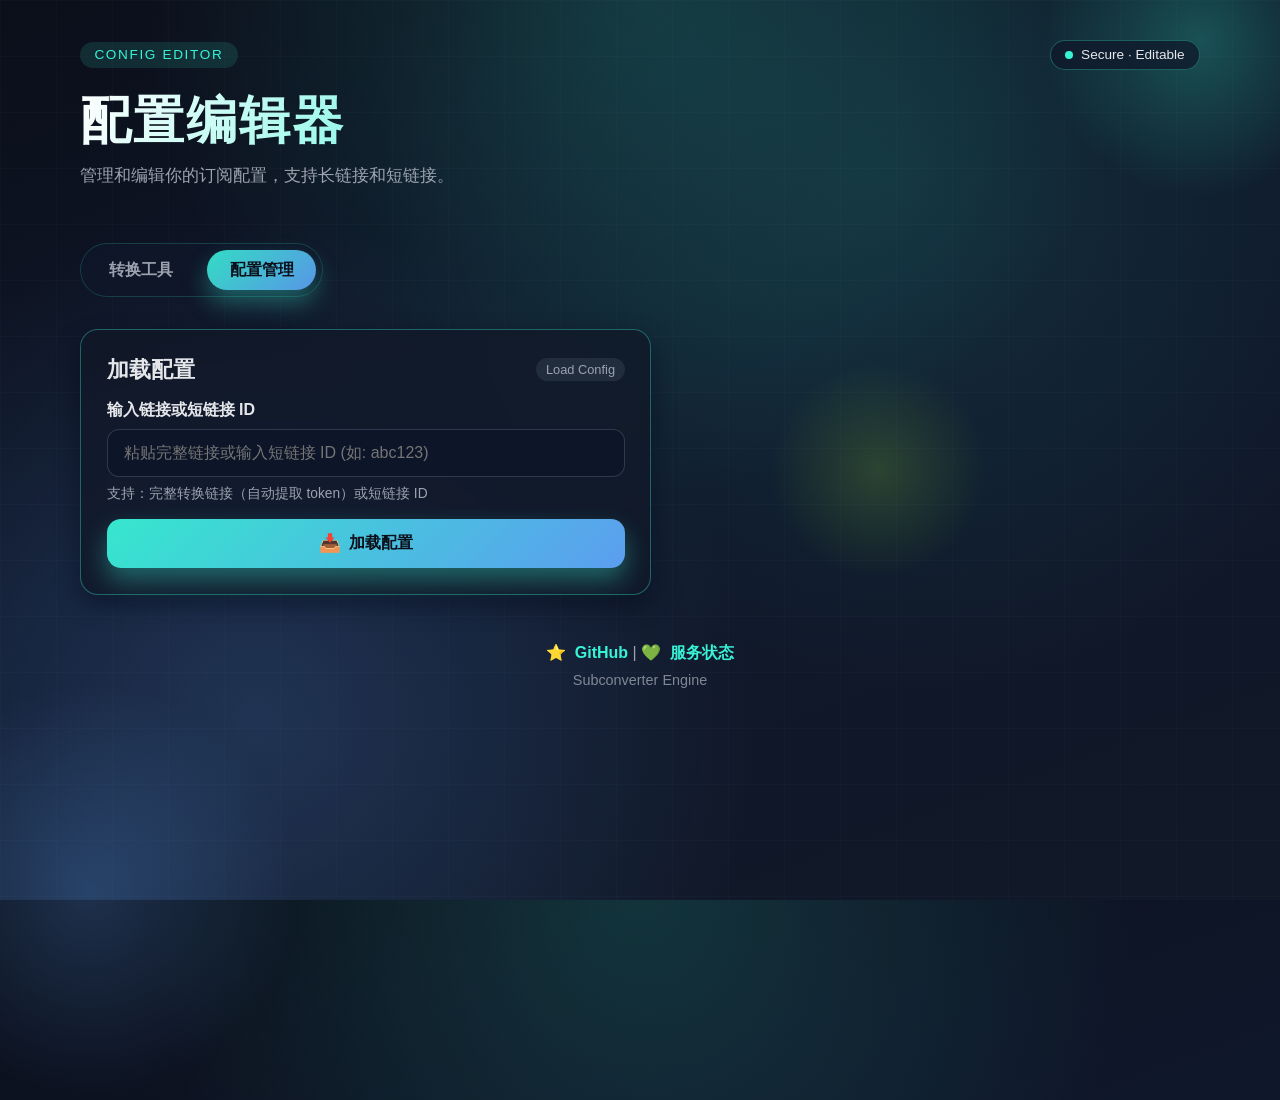
==== commit f5545cf5: "UX Refactor: Home page shortlink generation, Config Editor with link parsing, and Surge versioning f" ====
--- a/web/configs.html
+++ b/web/configs.html
@@ -4,7 +4,7 @@
 <head>
     <meta charset="UTF-8">
     <meta name="viewport" content="width=device-width, initial-scale=1.0">
-    <title>配置管理 - Subconverter</title>
+    <title>配置编辑器 - Subconverter</title>
     <link rel="stylesheet" href="style.css">
 </head>
 
@@ -12,18 +12,19 @@
     <div class="bg-orb orb-1"></div>
     <div class="bg-orb orb-2"></div>
     <div class="bg-orb orb-3"></div>
+    <div class="grain"></div>
 
     <div class="page">
         <header class="hero">
             <div class="hero-top">
-                <span class="badge">Config Control</span>
+                <span class="badge">Config Editor</span>
                 <div class="status-pill">
                     <span class="pulse"></span>
-                    <span>Secure · Manageable</span>
+                    <span>Secure · Editable</span>
                 </div>
             </div>
-            <h1>Configuration Hub</h1>
-            <p class="subtitle">集中管理订阅配置，生成可复用的短链接。</p>
+            <h1>配置编辑器</h1>
+            <p class="subtitle">管理和编辑你的订阅配置，支持长链接和短链接。</p>
         </header>
 
         <nav class="nav-tabs">
@@ -31,108 +32,138 @@
             <a href="configs.html" class="nav-tab active">配置管理</a>
         </nav>
 
-        <main class="layout single">
+        <main class="layout">
             <div class="column">
-                <!-- API 密钥 -->
+                <!-- 加载配置 -->
                 <section class="card card-spotlight">
                     <div class="card-title">
-                        <h2>API 密钥</h2>
-                        <span class="card-tag">Auth Token</span>
+                        <h2>加载配置</h2>
+                        <span class="card-tag">Load Config</span>
                     </div>
                     <div class="form-group">
-                        <input type="password" id="apiKey" placeholder="请输入 API 密钥">
-                        <small>需要 API 密钥才能管理配置</small>
+                        <label>输入链接或短链接 ID</label>
+                        <input type="text" id="configInput" placeholder="粘贴完整链接或输入短链接 ID (如: abc123)">
+                        <small>支持：完整转换链接（自动提取 token）或短链接 ID</small>
+                    </div>
+                    <div class="form-group" id="apiKeyGroup" style="display: none;">
+                        <label>API 密钥</label>
+                        <input type="password" id="apiKey" placeholder="短链接需要 API 密钥">
+                        <small>短链接需要验证 API 密钥</small>
+                    </div>
+                    <div class="actions">
+                        <button class="btn btn-primary" onclick="loadConfig()">
+                            <span class="btn-icon">📥</span>
+                            加载配置
+                        </button>
                     </div>
                 </section>
+            </div>
 
-                <!-- 配置列表 -->
-                <section class="card card-config">
+            <div class="column">
+                <!-- 配置编辑器 -->
+                <section class="card" id="editorSection" style="display: none;">
                     <div class="card-title">
-                        <h2>我的配置</h2>
-                        <span class="card-tag">Config Registry</span>
-                    </div>
-                    <div class="actions" style="margin-bottom: 1rem;">
-                        <button class="btn btn-primary" onclick="showCreateModal()">
-                            <span class="btn-icon">➕</span>
-                            创建新配置
-                        </button>
-                        <button class="btn btn-secondary" onclick="loadConfigs()">
-                            <span class="btn-icon">🔄</span>
-                            刷新列表
-                        </button>
+                        <h2>配置详情</h2>
+                        <span class="card-tag" id="configType">-</span>
                     </div>
 
-                    <div id="configsList"></div>
-                </section>
-            </div>
-        </main>
-
-        <!-- 创建/编辑配置模态框 -->
-        <div id="configModal" class="modal">
-            <div class="modal-content">
-                <div class="modal-header">
-                    <h2 id="modalTitle">创建配置</h2>
-                    <span class="close" onclick="closeModal()">&times;</span>
-                </div>
-
-                <div class="modal-body">
-                    <input type="hidden" id="editingId">
+                    <input type="hidden" id="configId">
 
                     <div class="form-group">
                         <label>订阅链接</label>
-                        <textarea id="modalUrls" rows="3" placeholder="一行一个订阅链接"></textarea>
+                        <div id="urlsList"></div>
+                        <button class="btn btn-secondary btn-sm" onclick="addUrlInput()">
+                            <span class="btn-icon">➕</span>
+                            添加订阅
+                        </button>
                     </div>
 
                     <div class="form-group">
                         <label>单独节点（可选）</label>
-                        <textarea id="modalNodes" rows="2" placeholder="一行一个节点链接"></textarea>
+                        <div id="nodesList"></div>
+                        <button class="btn btn-secondary btn-sm" onclick="addNodeInput()">
+                            <span class="btn-icon">➕</span>
+                            添加节点
+                        </button>
                     </div>
 
                     <div class="form-group">
                         <label>客户端类型</label>
-                        <select id="modalTarget">
+                        <select id="targetFormat">
                             <option value="clash">Clash</option>
                             <option value="singbox">Sing-box</option>
-                            <option value="surge">Surge 4</option>
+                            <option value="surge" data-ver="4">Surge 4</option>
+                            <option value="surge" data-ver="3">Surge 3</option>
                             <option value="quanx">Quantumult X</option>
                             <option value="loon">Loon</option>
+                            <option value="v2ray">V2Ray</option>
+                            <option value="ss">Shadowsocks</option>
+                            <option value="ssr">ShadowsocksR</option>
+                            <option value="mixed">Mixed 通用格式</option>
                         </select>
                     </div>
 
                     <div class="form-group">
                         <label>规则模板（可选）</label>
-                        <select id="modalConfig" onchange="updateModalTemplateDescription()">
+                        <select id="configTemplate">
                             <option value="">默认</option>
                             <option value="default">Default</option>
                             <option value="acl4ssr">ACL4SSR（本地）</option>
-                            <optgroup label="ACL4SSR 在线版（推荐）">
-                                <option value="acl4ssr_online">ACL4SSR 在线基础版</option>
-                                <option value="acl4ssr_online_full">ACL4SSR 在线完整版</option>
-                                <option value="acl4ssr_online_mini">ACL4SSR 在线精简版</option>
-                                <option value="acl4ssr_online_adblock">ACL4SSR 强化去广告版</option>
-                                <option value="acl4ssr_online_noauto">ACL4SSR 无自动测速版</option>
+                            <optgroup label="ACL4SSR 在线版">
+                                <option value="acl4ssr_online">在线基础版</option>
+                                <option value="acl4ssr_online_full">在线完整版</option>
+                                <option value="acl4ssr_online_mini">在线精简版</option>
+                                <option value="acl4ssr_online_adblock">强化去广告版</option>
+                                <option value="acl4ssr_online_noauto">无自动测速版</option>
                             </optgroup>
                         </select>
-                        <div id="modalTemplateDescription" class="template-desc"></div>
                     </div>
 
                     <div class="form-group">
                         <label>包含关键词（可选）</label>
-                        <input type="text" id="modalInclude" placeholder="香港|日本|美国">
+                        <input type="text" id="includeFilter" placeholder="香港|日本|美国">
                     </div>
 
                     <div class="form-group">
                         <label>排除关键词（可选）</label>
-                        <input type="text" id="modalExclude" placeholder="x2|x3|过期">
+                        <input type="text" id="excludeFilter" placeholder="x2|x3|过期">
                     </div>
-                </div>
 
-                <div class="modal-footer">
-                    <button class="btn btn-secondary" onclick="closeModal()">取消</button>
-                    <button class="btn btn-primary" onclick="saveConfig()">保存</button>
-                </div>
+                    <div class="actions">
+                        <button class="btn btn-primary" onclick="saveConfig()">
+                            <span class="btn-icon">💾</span>
+                            保存配置
+                        </button>
+                        <button class="btn btn-secondary" onclick="previewConfig()">
+                            <span class="btn-icon">🎨</span>
+                            预览转换
+                        </button>
+                        <button class="btn btn-secondary" onclick="resetEditor()">
+                            <span class="btn-icon">🧹</span>
+                            重置
+                        </button>
+                        <button class="btn btn-danger" onclick="deleteConfig()" id="deleteBtn" style="display: none;">
+                            <span class="btn-icon">🗑️</span>
+                            删除配置
+                        </button>
+                    </div>
+
+                    <!-- 短链接显示 -->
+                    <div id="shortLinkDisplay" style="display: none; margin-top: 1.5rem;">
+                        <div class="form-group">
+                            <label>短链接</label>
+                            <div class="result-url">
+                                <input type="text" id="shortLinkUrl" readonly>
+                                <button class="btn btn-copy" onclick="copyShortLink()">
+                                    <span class="btn-icon">📋</span>
+                                    复制
+                                </button>
+                            </div>
+                        </div>
+                    </div>
+                </section>
             </div>
-        </div>
+        </main>
 
         <footer>
             <p>
@@ -141,7 +172,7 @@
                     GitHub
                 </a>
                 |
-                <a href="/health" target="_blank">
+                <a href="health.html">
                     <span class="footer-icon">💚</span>
                     服务状态
                 </a>
@@ -154,4 +185,4 @@
     <script src="configs.js"></script>
 </body>
 
-</html>
+</html>
--- a/web/style.css
+++ b/web/style.css
@@ -843,6 +843,7 @@
         opacity: 0;
         transform: translateY(18px);
     }
+
     to {
         opacity: 1;
         transform: translateY(0);
@@ -850,10 +851,12 @@
 }
 
 @keyframes float {
+
     0%,
     100% {
         transform: translateY(0px);
     }
+
     50% {
         transform: translateY(-14px);
     }
@@ -863,10 +866,129 @@
     0% {
         box-shadow: 0 0 0 0 rgba(56, 242, 214, 0.5);
     }
+
     70% {
         box-shadow: 0 0 0 10px rgba(56, 242, 214, 0);
     }
+
     100% {
         box-shadow: 0 0 0 0 rgba(56, 242, 214, 0);
     }
 }
+
+/* Checkbox 样式 */
+.checkbox-label {
+    display: flex;
+    align-items: center;
+    gap: 0.75rem;
+    cursor: pointer;
+    font-size: 1rem;
+    color: var(--ink);
+}
+
+.checkbox-label input[type="checkbox"] {
+    width: 20px;
+    height: 20px;
+    cursor: pointer;
+    accent-color: var(--accent);
+}
+
+.checkbox-label span {
+    user-select: none;
+}
+
+/* 输入框样式增强 */
+.input-with-remove {
+    display: flex;
+    gap: 0.75rem;
+    margin-bottom: 0.75rem;
+    align-items: center;
+}
+
+.input-wrapper {
+    flex: 1;
+    display: flex;
+    align-items: center;
+    background: rgba(0, 0, 0, 0.03);
+    border-radius: 8px;
+    padding: 0 0.75rem;
+    border: 1px solid rgba(0, 0, 0, 0.05);
+}
+
+.input-num {
+    font-size: 0.75rem;
+    font-weight: 700;
+    color: var(--accent);
+    background: rgba(var(--accent-rgb), 0.1);
+    width: 20px;
+    height: 20px;
+    display: flex;
+    align-items: center;
+    justify-content: center;
+    border-radius: 50%;
+    margin-right: 0.75rem;
+}
+
+.input-wrapper input {
+    border: none !important;
+    background: transparent !important;
+    padding: 0.75rem 0 !important;
+    box-shadow: none !important;
+}
+
+/* 输入框操作按钮组 */
+.input-actions {
+    display: flex;
+    gap: 0.4rem;
+}
+
+.btn-icon-only {
+    width: 36px;
+    height: 36px;
+    padding: 0;
+    display: flex;
+    align-items: center;
+    justify-content: center;
+    border-radius: 10px;
+    flex-shrink: 0;
+}
+
+/* 动画效果 */
+.fade-in {
+    animation: fadeIn 0.3s ease-out;
+}
+
+.removing {
+    animation: fadeOut 0.3s ease-in forwards;
+}
+
+@keyframes fadeIn {
+    from {
+        opacity: 0;
+        transform: translateY(10px);
+    }
+
+    to {
+        opacity: 1;
+        transform: translateY(0);
+    }
+}
+
+@keyframes fadeOut {
+    from {
+        opacity: 1;
+        transform: scale(1);
+    }
+
+    to {
+        opacity: 0;
+        transform: scale(0.9);
+    }
+}
+
+/* 单栏布局 */
+.layout.single {
+    grid-template-columns: 1fr;
+    max-width: 900px;
+    margin: 0 auto;
+}
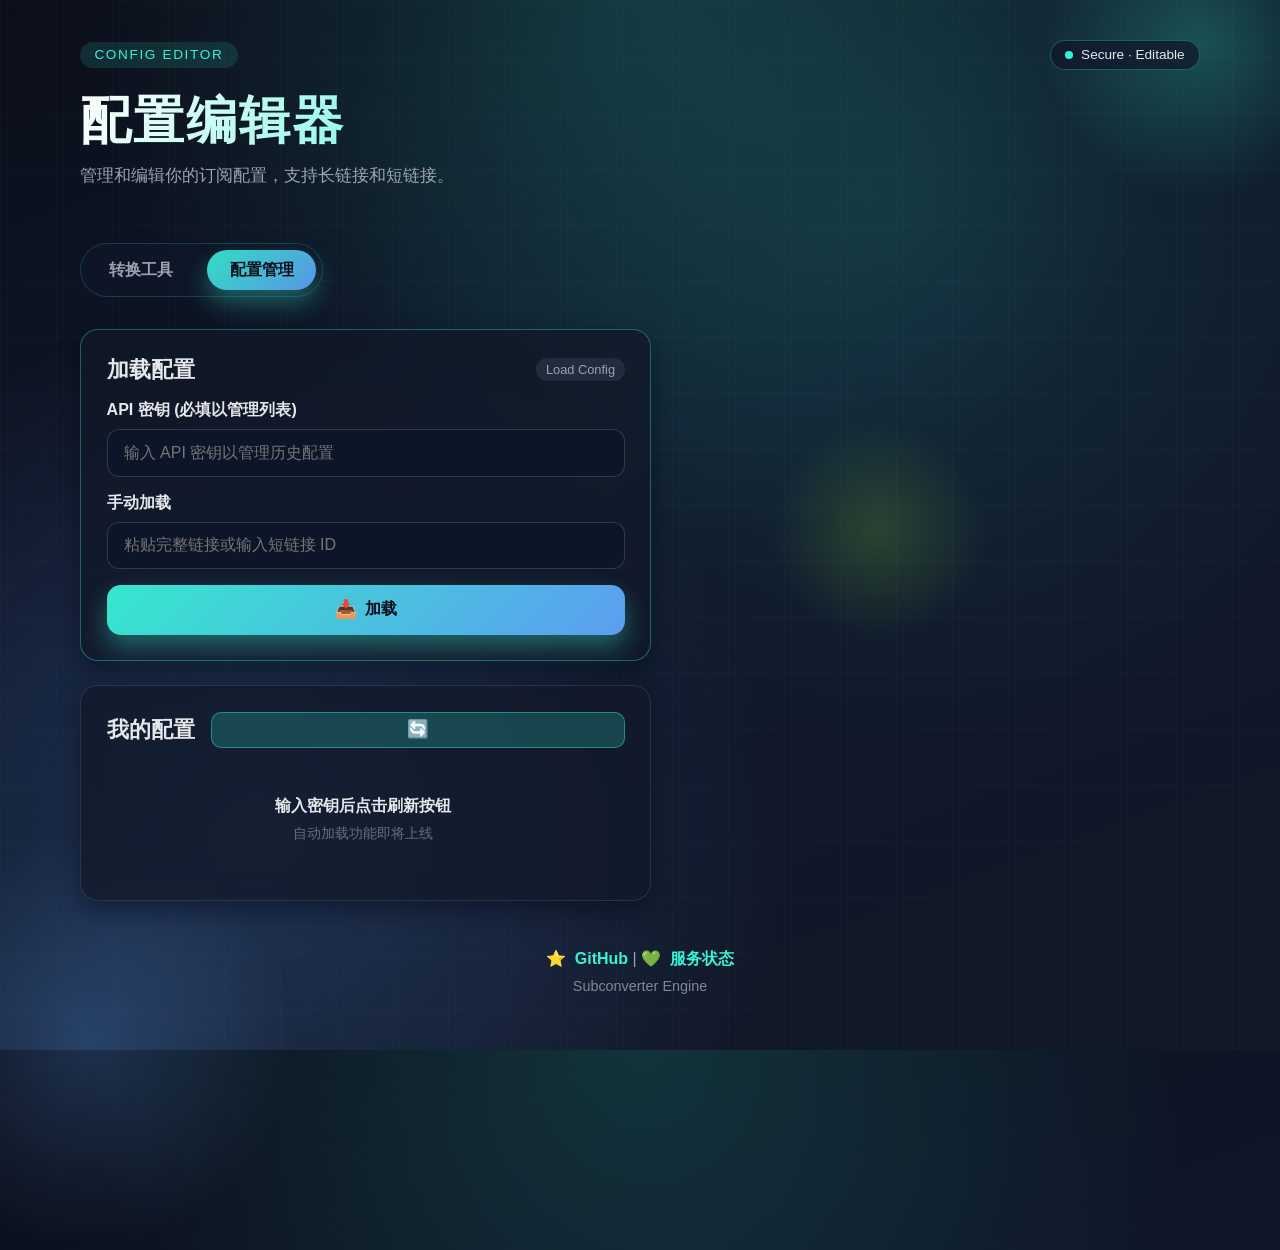
==== commit 68af9ddf: "UX: iOS-style toggle (default ON) for shortlinks and configuration list on management page" ====
--- a/web/configs.html
+++ b/web/configs.html
@@ -41,20 +41,34 @@
                         <span class="card-tag">Load Config</span>
                     </div>
                     <div class="form-group">
-                        <label>输入链接或短链接 ID</label>
-                        <input type="text" id="configInput" placeholder="粘贴完整链接或输入短链接 ID (如: abc123)">
-                        <small>支持：完整转换链接（自动提取 token）或短链接 ID</small>
-                    </div>
-                    <div class="form-group" id="apiKeyGroup" style="display: none;">
-                        <label>API 密钥</label>
-                        <input type="password" id="apiKey" placeholder="短链接需要 API 密钥">
-                        <small>短链接需要验证 API 密钥</small>
+                        <label>API 密钥 (必填以管理列表)</label>
+                        <input type="password" id="apiKey" placeholder="输入 API 密钥以管理历史配置">
+                    </div>
+                    <div class="form-group">
+                        <label>手动加载</label>
+                        <input type="text" id="configInput" placeholder="粘贴完整链接或输入短链接 ID">
                     </div>
                     <div class="actions">
                         <button class="btn btn-primary" onclick="loadConfig()">
                             <span class="btn-icon">📥</span>
-                            加载配置
-                        </button>
+                            加载
+                        </button>
+                    </div>
+                </section>
+
+                <!-- 历史配置列表 -->
+                <section class="card" id="historySection">
+                    <div class="card-title">
+                        <h2>我的配置</h2>
+                        <button class="btn btn-icon-only btn-secondary" onclick="fetchConfigList()" title="刷新列表">
+                            <span class="btn-icon">🔄</span>
+                        </button>
+                    </div>
+                    <div id="configList" class="config-list">
+                        <div class="empty-state">
+                            <p>输入密钥后点击刷新按钮</p>
+                            <small>自动加载功能即将上线</small>
+                        </div>
                     </div>
                 </section>
             </div>
--- a/web/style.css
+++ b/web/style.css
@@ -379,7 +379,7 @@
     background: rgba(56, 242, 214, 0.95);
 }
 
-.btn-icon {
+.btn-icon { transition: transform 0.5s ease;
     font-size: 1.1rem;
 }
 
@@ -991,4 +991,159 @@
     grid-template-columns: 1fr;
     max-width: 900px;
     margin: 0 auto;
-}+}
+/* iOS Style Switch */
+.switch {
+    position: relative;
+    display: inline-block;
+    width: 52px;
+    height: 31px;
+}
+
+.switch input { 
+    opacity: 0;
+    width: 0;
+    height: 0;
+}
+
+.slider {
+    position: absolute;
+    cursor: pointer;
+    top: 0;
+    left: 0;
+    right: 0;
+    bottom: 0;
+    background-color: #e9e9eb;
+    transition: .3s cubic-bezier(0.4, 0, 0.2, 1);
+}
+
+.slider:before {
+    position: absolute;
+    content: "";
+    height: 27px;
+    width: 27px;
+    left: 2px;
+    bottom: 2px;
+    background-color: white;
+    transition: .3s cubic-bezier(0.4, 0, 0.2, 1);
+    box-shadow: 0 3px 8px rgba(0,0,0,0.15);
+}
+
+input:checked + .slider {
+    background-color: #34c759;
+}
+
+input:focus + .slider {
+    box-shadow: 0 0 1px #34c759;
+}
+
+input:checked + .slider:before {
+    transform: translateX(21px);
+}
+
+.slider.round {
+    border-radius: 34px;
+}
+
+.slider.round:before {
+    border-radius: 50%;
+}
+
+/* Config List Styling */
+.config-list {
+    display: flex;
+    flex-direction: column;
+    gap: 0.75rem;
+    max-height: 500px;
+    overflow-y: auto;
+    padding-right: 5px;
+}
+
+.config-item {
+    background: rgba(0, 0, 0, 0.02);
+    border: 1px solid rgba(0, 0, 0, 0.05);
+    border-radius: 12px;
+    padding: 0.85rem;
+    cursor: pointer;
+    transition: all 0.2s ease;
+    display: flex;
+    flex-direction: column;
+    gap: 0.4rem;
+}
+
+.config-item:hover {
+    background: rgba(var(--accent-rgb), 0.05);
+    border-color: rgba(var(--accent-rgb), 0.2);
+    transform: translateX(4px);
+}
+
+.config-item.active {
+    background: rgba(var(--accent-rgb), 0.08);
+    border-color: var(--accent);
+}
+
+.config-item-header {
+    display: flex;
+    justify-content: space-between;
+    align-items: center;
+}
+
+.config-item-id {
+    font-family: monospace;
+    font-weight: 700;
+    color: var(--accent);
+    font-size: 0.9rem;
+}
+
+.config-item-target {
+    font-size: 0.7rem;
+    background: rgba(0,0,0,0.05);
+    padding: 2px 6px;
+    border-radius: 4px;
+    text-transform: uppercase;
+    font-weight: 600;
+    opacity: 0.7;
+}
+
+.config-item-info {
+    font-size: 0.75rem;
+    color: var(--text-muted);
+    white-space: nowrap;
+    overflow: hidden;
+    text-overflow: ellipsis;
+}
+
+.config-item-date {
+    font-size: 0.65rem;
+    opacity: 0.5;
+    text-align: right;
+}
+
+.empty-state {
+    text-align: center;
+    padding: 2rem 1rem;
+    color: var(--text-muted);
+}
+
+.empty-state p {
+    font-weight: 600;
+    margin-bottom: 0.25rem;
+}
+
+.empty-state small {
+    opacity: 0.6;
+}
+
+/* Custom Scrollbar for list */
+.config-list::-webkit-scrollbar {
+    width: 4px;
+}
+
+.config-list::-webkit-scrollbar-track {
+    background: transparent;
+}
+
+.config-list::-webkit-scrollbar-thumb {
+    background: rgba(0, 0, 0, 0.1);
+    border-radius: 10px;
+}
